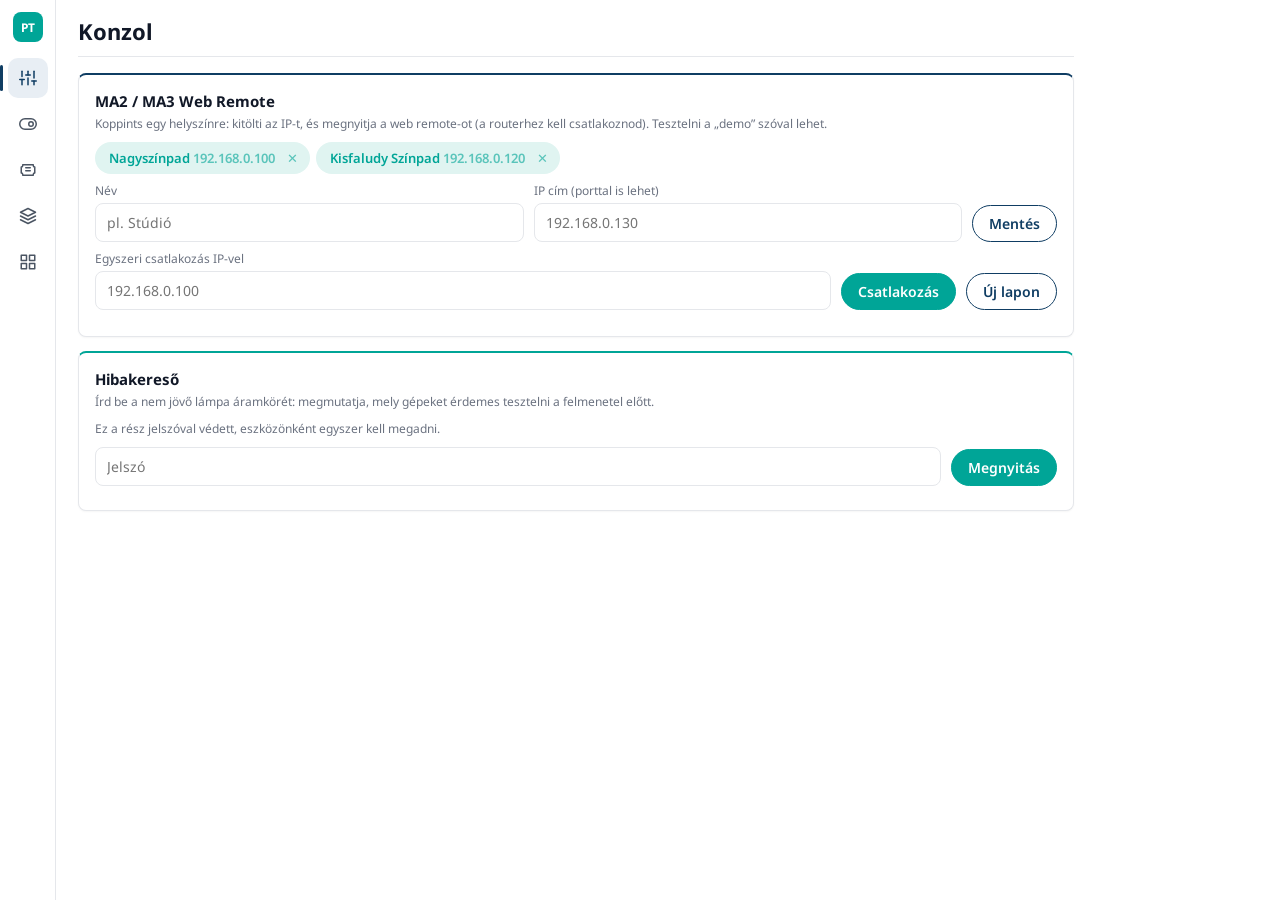
==== index.html @ daa597f3 "v1.4.1: free DMX address tab behind the password - Szabad DMX címek is protected with the same passw" ====
<!DOCTYPE html>
<html lang="hu">
<head>
<meta charset="UTF-8">
<meta name="viewport" content="width=device-width, initial-scale=1, viewport-fit=cover">
<title>Pocket Theatre</title>
<link rel="manifest" href="manifest.json">
<link rel="icon" type="image/png" href="icon.png">
<link rel="apple-touch-icon" href="icon.png">
<meta name="theme-color" content="#00a597" media="(prefers-color-scheme: light)">
<meta name="theme-color" content="#151413" media="(prefers-color-scheme: dark)">
<!-- a kézzel választott téma még a megjelenés előtt érvényesüljön -->
<script>try{var t=localStorage.getItem("lt-theme");if(t)document.documentElement.dataset.theme=t}catch(e){}</script>
<meta name="mobile-web-app-capable" content="yes">
<meta name="apple-mobile-web-app-capable" content="yes">
<meta name="apple-mobile-web-app-title" content="Pocket Theatre">
<meta property="og:title" content="Pocket Theatre">
<!-- Az og:image-nél teljes URL kell, pl. https://FELHASZNALO.github.io/REPO/icon.png -->
<meta property="og:image" content="icon.png">
<link href="https://fonts.googleapis.com/css2?family=Noto+Sans:wght@400;500;600;700&display=swap" rel="stylesheet">
<link rel="stylesheet" href="style.css">
</head>
<body>
<aside class="side">
 <div class="logo">PT</div>
 <button class="bb"></button>
 <button class="bb"></button>
 <button data-t="v-misc" id="mnu"><i class="mc"><svg class="i g" viewBox="0 0 24 24"><rect x="3" y="3" width="7" height="7"/><rect x="14" y="3" width="7" height="7"/><rect x="14" y="14" width="7" height="7"/><rect x="3" y="14" width="7" height="7"/></svg><svg class="i x" viewBox="0 0 24 24"><line x1="6" y1="6" x2="18" y2="18"/><line x1="18" y1="6" x2="6" y2="18"/></svg></i><span>Egyebek</span></button>
 <button class="bb"></button>
 <button class="bb"></button>
</aside>
<main>
<div class="top"><h1 id="ttl">Konzol</h1><button class="btn sm" id="back" style="display:none" data-go="v-misc">← Vissza</button><button class="btn sm gear" id="scan" style="display:none" aria-label="Megosztott előadás beolvasása" title="Megosztott előadás beolvasása"><svg class="i" viewBox="0 0 24 24"><path d="M3 7V5a2 2 0 0 1 2-2h2M17 3h2a2 2 0 0 1 2 2v2M21 17v2a2 2 0 0 1-2 2h-2M7 21H5a2 2 0 0 1-2-2v-2"/><path d="M7 8v8" stroke-width="1.5"/><path d="M9.5 8v8" stroke-width="1"/><path d="M12 8v8" stroke-width="2"/><path d="M14.5 8v8" stroke-width="1"/><path d="M17 8v8" stroke-width="1.5"/></svg></button><button class="btn sm gear" id="gear" data-go="v-set" style="display:none" aria-label="Beállítások" title="Beállítások"><svg class="i" viewBox="0 0 24 24"><circle cx="12" cy="12" r="3"/><path d="M19.4 15a1.65 1.65 0 0 0 .33 1.82l.06.06a2 2 0 1 1-2.83 2.83l-.06-.06a1.65 1.65 0 0 0-1.82-.33 1.65 1.65 0 0 0-1 1.51V21a2 2 0 0 1-4 0v-.09a1.65 1.65 0 0 0-1-1.51 1.65 1.65 0 0 0-1.82.33l-.06.06a2 2 0 1 1-2.83-2.83l.06-.06a1.65 1.65 0 0 0 .33-1.82 1.65 1.65 0 0 0-1.51-1H3a2 2 0 0 1 0-4h.09a1.65 1.65 0 0 0 1.51-1 1.65 1.65 0 0 0-.33-1.82l-.06-.06a2 2 0 1 1 2.83-2.830l.06.06a1.65 1.65 0 0 0 1.82.33h0a1.65 1.65 0 0 0 1-1.51V3a2 2 0 0 1 4 0v.09a1.65 1.65 0 0 0 1 1.51h0a1.65 1.65 0 0 0 1.82-.33l.06-.06a2 2 0 1 1 2.83 2.83l-.06.06a1.65 1.65 0 0 0-.33 1.82v0a1.65 1.65 0 0 0 1.51 1H21a2 2 0 0 1 0 4h-.09a1.65 1.65 0 0 0-1.51 1z"/></svg></button><button class="btn pr sm" id="newShow" style="display:none">＋ Új előadás</button></div>

<!-- KONZOL -->
<section class="view on" id="v-console">
 <div class="card t gdk" id="gdk" style="display:none">
  <div><h2 style="margin:0">Mentés esedékes</h2><p class="sub" id="gdt" style="margin:2px 0 0"></p></div><button class="btn pr" id="gdb">Mentés</button>
 </div>
 <div class="card">
  <h2>MA2 / MA3 Web Remote</h2>
  <p class="sub">Koppints egy helyszínre: kitölti az IP-t, és megnyitja a web remote-ot (a routerhez kell csatlakoznod). Tesztelni a „demo” szóval lehet.</p>
  <div id="venues"></div>
  <div class="row"><div><label>Név</label><input id="vn" placeholder="pl. Stúdió"></div><div><label>IP cím (porttal is lehet)</label><input id="vi" placeholder="192.168.0.130" inputmode="url" autocapitalize="off"></div><button class="btn a" id="vs">Mentés</button></div>
  <div class="row"><div><label>Egyszeri csatlakozás IP-vel</label><input id="ip" placeholder="192.168.0.100" inputmode="url" autocapitalize="off"></div><button class="btn pr a" id="cn">Csatlakozás</button><button class="btn a" id="nt">Új lapon</button></div>
  <p class="sub" id="cnote"></p>
  <div class="rm" id="rm" style="display:none">
   <div class="rmb"><span class="rmt" id="rmt"></span><button class="btn sm" id="rmf">Teljes képernyő</button><button class="btn cl" id="rmc"><svg class="i" viewBox="0 0 24 24"><polyline points="4 14 10 14 10 20"/><polyline points="20 10 14 10 14 4"/><line x1="14" y1="10" x2="21" y2="3"/><line x1="3" y1="21" x2="10" y2="14"/></svg>Összecsukás</button></div>
   <iframe id="fr" title="Web Remote"></iframe>
   <button class="btn dg rmx" id="rmx">Remote bezárása</button>
  </div>
 </div>
 <div class="card t" style="margin-top:14px">
  <h2>Hibakereső</h2>
  <p class="sub">Írd be a nem jövő lámpa áramkörét: megmutatja, mely gépeket érdemes tesztelni a felmenetel előtt.</p>
  <div data-tlock></div>
  <div data-tbody><input id="hk" inputmode="numeric" autocomplete="off" placeholder="Áramkör, pl. 56 vagy Ch56"><div id="hkr"></div></div>
 </div>
</section>

<!-- DMX -->
<section class="view" id="v-dmx">
 <div class="card">
  <h2>DIP Switch Kalkulátor</h2>
  <p class="sub">9 kapcsoló, cím: 0–511 (legfeljebb 3 számjegy). Koppints a kapcsolókra, vagy írd be a címet.</p>
  <div class="row"><div><label>DMX cím</label><input id="da" type="text" inputmode="numeric" maxlength="3" autocomplete="off" value="0"></div>
  <div class="a"><label>ON irány</label><div class="seg" id="dir"><button data-d="up">▲ Fel</button><button data-d="down">▼ Le</button></div></div></div>
  <div class="dsp"><input id="dsv" type="text" inputmode="numeric" maxlength="3" autocomplete="off" value="0" aria-label="DMX cím"><small id="dss"></small></div>
  <div class="dip down" id="dip"></div>
 </div>
</section>

<!-- TÁJ: ELŐADÁSOK -->
<!-- MŰSOR: a színház havi PDF-jeiből naponta frissülő lista -->
<section class="view" id="v-musor"><div id="msb"></div></section>

<section class="view" id="v-shows">
 <div class="card b" id="sf" style="display:none">
  <h2>Új előadás</h2><p class="sub">A checklistet a létrehozás után te írod meg. Értesítés: előző nap 18:00-kor és aznap 07:00-kor.</p>
  <div class="row"><div><label>Név</label><input id="sn" placeholder="Hamlet"></div><div><label>Helyszín</label><input id="sv"></div></div>
  <div class="row"><div><label>Dátum</label><input id="sd" type="date"></div><div><label>Indulás ideje</label><input id="st" type="time"></div></div>
  <div class="row"><button class="btn pr a" id="ss">Létrehozás</button><button class="btn a" id="sc">Mégse</button></div>
 </div>
 <div id="shows"></div>
</section>

<!-- EGYEBEK -->
<section class="view" id="v-misc">
 <div class="menu">
  <button class="mi" data-go="v-console"><svg class="i" viewBox="0 0 24 24"><line x1="4" y1="21" x2="4" y2="14"/><line x1="4" y1="10" x2="4" y2="3"/><line x1="12" y1="21" x2="12" y2="12"/><line x1="12" y1="8" x2="12" y2="3"/><line x1="20" y1="21" x2="20" y2="16"/><line x1="20" y1="12" x2="20" y2="3"/><line x1="1" y1="14" x2="7" y2="14"/><line x1="9" y1="8" x2="15" y2="8"/><line x1="17" y1="16" x2="23" y2="16"/></svg><b>Konzol</b><span>MA2 / MA3 Web Remote, hibakereső</span></button>
  <button class="mi" data-go="v-dmx"><svg class="i" viewBox="0 0 24 24"><rect x="1" y="5" width="22" height="14" rx="7" ry="7"/><circle cx="16" cy="12" r="3"/></svg><b>DMX</b><span>DIP switch kalkulátor</span></button>
  <button class="mi" data-go="v-musor"><svg class="i" viewBox="0 0 24 24"><path d="M3 8a2 2 0 0 0 2-2V5h14v1a2 2 0 0 0 2 2v8a2 2 0 0 0-2 2v1H5v-1a2 2 0 0 0-2-2z"/><line x1="9" y1="9" x2="15" y2="9"/><line x1="9" y1="13" x2="15" y2="13"/></svg><b>Műsor</b><span>A színház havi műsora, naptár</span></button>
  <button class="mi" data-go="v-shows"><svg class="i" viewBox="0 0 24 24"><rect x="3" y="4" width="18" height="18" rx="2" ry="2"/><line x1="16" y1="2" x2="16" y2="6"/><line x1="8" y1="2" x2="8" y2="6"/><line x1="3" y1="10" x2="21" y2="10"/></svg><b>Táj</b><span>Tájelőadások, checklist, indulás</span></button>
  <button class="mi" data-go="v-notes"><svg class="i" viewBox="0 0 24 24"><path d="M14 3H6a2 2 0 0 0-2 2v14a2 2 0 0 0 2 2h12a2 2 0 0 0 2-2V9z"/><polyline points="14 3 14 9 20 9"/><line x1="8" y1="13" x2="16" y2="13"/><line x1="8" y1="17" x2="14" y2="17"/></svg><b>Jegyzetek</b><span>Színes jegyzetek, képek, emlékeztetők</span></button>
  <button class="mi" data-go="v-patch"><svg class="i" viewBox="0 0 24 24"><line x1="8" y1="6" x2="21" y2="6"/><line x1="8" y1="12" x2="21" y2="12"/><line x1="8" y1="18" x2="21" y2="18"/><line x1="3" y1="6" x2="3.01" y2="6"/><line x1="3" y1="12" x2="3.01" y2="12"/><line x1="3" y1="18" x2="3.01" y2="18"/></svg><b>Patch sheet</b><span>Színpadok és MA2 XML fájlok</span></button>
  <button class="mi" data-go="v-calc"><svg class="i" viewBox="0 0 24 24"><rect x="4" y="2" width="16" height="20" rx="2"/><line x1="8" y1="6" x2="16" y2="6"/><line x1="8" y1="11" x2="8.01" y2="11"/><line x1="12" y1="11" x2="12.01" y2="11"/><line x1="16" y1="11" x2="16.01" y2="11"/><line x1="8" y1="16" x2="8.01" y2="16"/><line x1="12" y1="16" x2="12.01" y2="16"/><line x1="16" y1="16" x2="16.01" y2="16"/></svg><b>Patch számoló</b><span>Lámpák címei, universe-váltással</span></button>
  <button class="mi" data-go="v-free"><svg class="i" viewBox="0 0 24 24"><circle cx="11" cy="11" r="7"/><line x1="21" y1="21" x2="16.65" y2="16.65"/></svg><b>Szabad DMX címek</b><span>Üres DMX helyek keresése vonalanként</span></button>
  <button class="mi" data-go="v-rig"><svg class="i" viewBox="0 0 24 24"><polygon points="12 2 2 7 12 12 22 7 12 2"/><polyline points="2 17 12 22 22 17"/><polyline points="2 12 12 17 22 12"/></svg><b>Színpad</b><span>Előadásonként: mi mire van dugva</span></button>
  <button class="mi" data-go="v-map"><svg class="i" viewBox="0 0 24 24"><polygon points="1 6 1 22 8 18 16 22 23 18 23 2 16 6 8 2 1 6"/><line x1="8" y1="2" x2="8" y2="18"/><line x1="16" y1="6" x2="16" y2="22"/></svg><b>Térkép</b><span>Vizuális térkép a lámpákról</span></button>
  <button class="mi" data-go="v-gep"><svg class="i" viewBox="0 0 24 24"><circle cx="12" cy="12" r="10"/><circle cx="12" cy="12" r="3"/><line x1="12" y1="2" x2="12" y2="6"/><line x1="12" y1="18" x2="12" y2="22"/><line x1="2" y1="12" x2="6" y2="12"/><line x1="18" y1="12" x2="22" y2="12"/></svg><b>Gépállás</b><span>Lámpák, hova néznek, képekkel</span></button>
  <button class="mi" data-go="v-hours"><svg class="i" viewBox="0 0 24 24"><circle cx="12" cy="12" r="10"/><polyline points="12 6 12 12 16 14"/></svg><b>Bérkalkulátor</b><span>Túlóra és tájak, nettó becslés</span></button>
  <button class="mi" data-go="v-sys"><svg class="i" viewBox="0 0 24 24"><rect x="2" y="3" width="20" height="7" rx="2"/><rect x="2" y="14" width="20" height="7" rx="2"/><line x1="6" y1="6.5" x2="6.01" y2="6.5"/><line x1="6" y1="17.5" x2="6.01" y2="17.5"/><line x1="10" y1="6.5" x2="18" y2="6.5"/><line x1="10" y1="17.5" x2="18" y2="17.5"/></svg><b>Rendszer</b><span>Világításvezérlés és tirisztorok</span></button>
 </div>
</section>

<section class="view" id="v-map">
 <div class="card t" id="mlk"><div data-tlock="map"></div></div>
 <div class="rm" id="mp">
  <div class="rmb"><span class="rmt"></span><button class="btn sm" id="mre">↻ Újratöltés</button><button class="btn sm" id="mff">Teljes képernyő</button><button class="btn cl" id="mfc"><svg class="i" viewBox="0 0 24 24"><polyline points="4 14 10 14 10 20"/><polyline points="20 10 14 10 14 4"/><line x1="14" y1="10" x2="21" y2="3"/><line x1="3" y1="21" x2="10" y2="14"/></svg>Összecsukás</button></div>
  <iframe id="mf" title="Térkép"></iframe>
 </div>

</section>

<section class="view" id="v-sys">
 <div class="sysst"><label for="vstage">Színpad</label><select id="vstage"><option value="nagy">Nagyszínpad</option><option value="kisf">Kisfaludy</option><option value="padlas">Padlás</option><option value="podium">Pódium</option></select></div>
 <div class="card" id="sysempty" style="display:none"><p class="meta" style="text-align:center;margin:0">Ennek a színpadnak a rendszeréről még nincs adat.</p></div>
 <div class="seg sysseg" id="sysseg"><button data-sys="vez" class="on">Vezérlés</button><button data-sys="tiri">Tirisztor</button></div>
 <div id="sys-vez">
  <div class="card t" id="vlk"><div data-tlock="vil"></div><div id="vbody"><div class="vnav" id="vnav"></div></div></div>
  <div id="vpan"></div>
 </div>
 <div id="sys-tiri" style="display:none">
 <div class="card t">
  <div data-tlock></div>
  <div data-tbody><input id="tq" inputmode="numeric" autocomplete="off" placeholder="Áramkör keresése, pl. 56"><p class="sub" id="tqr" style="margin:8px 0 0"></p><p class="sub" style="margin:8px 0 0"><span class="tz k5" style="display:inline-block;padding:0 6px">5 kW</span> <span class="tz" style="display:inline-block;padding:0 6px">2 kW</span></p></div>
 </div>
 <div id="tig"></div>
 </div>
</section>

<!-- SZÍNPAD (mi mire van dugva, előadásonként) -->
<section class="view" id="v-rig">
 <div class="card t">
  <h2>Új mentés</h2>
  <p class="sub">Hozz létre egy névvel ellátott előadást, és írd bele, hogy mi mire van dugva.</p>
  <div class="row"><div><label>Előadás neve</label><input id="gn2" placeholder="pl. Hamlet, Nagyszínpad"></div><button class="btn pr a" id="ga">Létrehozás</button></div>
 </div>
 <div id="rigl"></div>
</section>

<!-- GÉPÁLLÁS -->
<section class="view" id="v-gep">
 <div class="card t">
  <h2>Új előadás</h2>
  <p class="sub">Hozz létre egy előadást, majd vedd fel a lámpákat: hova néznek, és lámpánként képet is csatolhatsz.</p>
  <div class="row"><div><label>Előadás neve</label><input id="gp2" placeholder="pl. Hamlet, Nagyszínpad"></div><button class="btn pr a" id="gpa">Létrehozás</button></div>
 </div>
 <div id="gepl"></div>
 <input type="file" id="gf" accept="image/*" multiple hidden>
</section>

<!-- BEÁLLÍTÁSOK -->
<section class="view" id="v-set">
 <div class="card t">
  <h2>Google Drive</h2>
  <p class="sub" id="gds" style="white-space:pre-line"></p>
  <button class="btn wide" id="gdc"></button>
  <div id="gdo" style="display:none"><div class="two"><button class="btn pr" id="gdn">Mentés most</button><button class="btn" id="gdr">Visszatöltés</button></div></div>
  <div id="gdl"></div>
  <button class="lnk" id="gdx">Leválasztás</button>
  <a class="lnk" href="adatvedelem.html" target="_blank" rel="noopener" style="text-align:center">Adatkezelési tájékoztató</a>
 </div>
 <div class="card p">
  <h2>Mentés fájlba</h2>
  <p class="sub">Minden adat egy fájlban, a képekkel együtt. Visszatöltéskor a fájl tartalma kerül a mostani adatok helyére.</p>
  <div class="two"><button class="btn pr" id="bks">Mentés</button><button class="btn" id="bkl">Visszatöltés</button></div>
  <input type="file" id="bkf" accept=".json,application/json" style="display:none">
 </div>
 <div class="card"><h2>Alsó menü</h2><p class="sub">A négy gomb bármelyik oldal lehet, az Egyebek mindig megmarad (telefonon középen: az 1–2. tőle balra, a 3–4. jobbra). Ami nincs lent, az az Egyebek alatt érhető el. Ha egy már lent lévőt választasz, a két gomb helyet cserél.</p><div class="bar4" id="bar"></div></div>
 <div class="card"><h2>Megjelenés</h2><p class="sub">Az automatikus a telefon világos vagy sötét beállítását követi.</p><div class="seg" id="thm"><button data-th="">Automatikus</button><button data-th="light">Világos</button><button data-th="dark">Sötét</button></div></div>
 <div class="card"><h2>Az app</h2><p class="sub" style="margin:0">Pocket Theatre. Az adatok ezen az eszközön, a böngészőben tárolódnak.</p><p class="sub" id="sto" style="margin:6px 0 0"></p></div>
 <p class="sub" style="text-align:center">Verzió: v1.4.1</p>
</section>

<section class="view" id="v-calc">
 <div class="card t">
  <h2>Patch lista számoló</h2>
  <p class="sub">Egymás utáni lámpák címei. A lámpa nem lóghat át két universe közé.</p>
  <div class="row"><div><label>Kezdő universe</label><input id="pu" type="number" min="1" value="1"></div><div><label>Kezdő cím</label><input id="pa" type="number" min="1" max="512" value="1"></div><div><label>Csatorna / lámpa</label><input id="pf" type="number" min="1" max="512" value="16"></div><div><label>Lámpák száma</label><input id="pn" type="number" min="1" max="500" value="8"></div></div>
  <div class="row"><button class="btn pr a" id="pc">Kiszámol</button><button class="btn a" id="pcp">Másolás</button></div>
  <div id="po" style="font:13px ui-monospace,Consolas,monospace;white-space:pre-wrap;background:var(--sf);border-radius:8px;padding:10px;max-height:300px;overflow:auto">Nyomd meg a Kiszámol gombot.</div>
 </div>
</section>

<!-- SZABAD DMX CÍMEK: a Patch sheet egy színpadának foglaltsága vonalanként -->
<section class="view" id="v-free">
 <div class="card t" id="fin">
  <h2>Szabad DMX címek</h2>
  <p class="sub">A Patch sheet lámpái alapján mutatja, melyik vonalon hol van üres hely. Add meg, hány csatorna kell, és látszik, hova fér be.</p>
  <div data-tlock="vil"></div>
  <div id="fbody">
  <div class="row"><div><label>Színpad</label><select id="fst"></select></div></div>
  <div class="row"><div><label>Vonal (univerzum)</label><select id="fun"></select></div><div><label>Hány csatorna kell</label><input id="fch" type="number" inputmode="numeric" min="1" max="512" placeholder="pl. 16"></div></div>
  <p class="sub flg" style="margin:6px 0 0"><i class="o"></i>foglalt<i></i>szabad<i class="f"></i>ide befér</p>
  <p class="sub" id="fnote" style="display:none;margin:8px 0 0"></p>
  </div>
 </div>
 <div id="fre"></div>
</section>

<section class="view" id="v-notes">
 <div class="card t">
  <textarea id="nx" placeholder="Jegyzet..." style="min-height:80px"></textarea>
  <div class="pvs" id="npw"></div>
  <div class="row" style="margin-top:10px"><div class="a"><label>Szín</label><div class="sws" id="sws"></div></div>
  <label class="a cb"><input type="checkbox" id="ni"> Fontos</label>
  <div id="rw2" style="display:none"><label>Emlékeztető ideje</label><input id="nr" type="datetime-local"></div></div>
  <div class="row"><button class="btn pr a" id="nsv">Mentés</button><button class="btn a" id="nsc"><svg class="i" viewBox="0 0 24 24"><rect x="3" y="3" width="18" height="18" rx="2" ry="2"/><circle cx="8.5" cy="8.5" r="1.5"/><polyline points="21 15 16 10 5 21"/></svg>Képek feltöltése</button></div>
  <input type="file" id="nf" accept="image/*" multiple hidden>
 </div>
 <div id="notes"></div>
</section>

<section class="view" id="v-patch">
 <div class="card">
  <div data-tlock="patch"></div>
  <div class="row"><div><label>Színház</label><select id="xt"></select></div><button class="btn a" id="xh">＋ Új színház</button></div>
  <div class="row"><div><label>Színpad (ide kerülnek a fájlok)</label><select id="xs"></select></div><button class="btn a" id="xn">＋ Új színpad</button></div>
  <div class="row"><div><label>MA2 XML fájlok (több is jelölhető)</label><input type="file" id="xf" accept=".xml,text/xml" multiple></div></div>
  <p class="sub">Az azonos típusú lámpáknak ugyanannyi a csatornaszáma (az azonos universe-ben lévő szomszédos gépek címkülönbségéből számolva). Koppints a Csatorna cellára a szerkesztéshez. A csoportok neve a ✎ gombbal átnevezhető.</p>
  <input id="pq" placeholder="Keresés az összes fájlban (név, típus, cím...)" style="margin-bottom:12px">
  <div id="px"></div>
 </div>
</section>

<section class="view" id="v-hours">
 <div class="card">
  <h2>Beállítások</h2>
  <div class="row"><div><label>Bruttó órabér (Ft)</label><input id="hw" type="number" value="0"></div></div>
  <div class="row"><label class="a cb"><input type="checkbox" id="te"> EKHO szerint adózom</label><label class="a cb"><input type="checkbox" id="tu"> 25 év alatti vagyok</label></div>
  <p class="sub" id="gn"></p>
 </div>
 <div class="stats" id="hst"></div>
 <div class="card t">
  <h2>Túlóra</h2>
  <div class="row"><div><label>Órák száma</label><input id="oh" type="number" step="0.25" placeholder="2"></div><div><label>Szorzó</label><select id="om"><option value="1">Normál ×1</option><option value="2">Ünnepnap ×2</option></select></div><button class="btn pr a" id="oa">Hozzáad</button></div>
  <div id="ol"></div>
  <button class="btn dg sm" id="or" style="margin-top:10px">Túlóra nullázása</button>
 </div>
 <div class="card b">
  <h2>Táj rögzítése</h2>
  <div class="row"><div><label>Dátum</label><input id="td" type="date"></div><div><label>Táj / helyszín</label><input id="tn" placeholder="pl. Hamlet, Győr"></div></div>
  <div class="row"><div><label>Napidíj, bruttó (Ft)</label><input id="tg" type="number" placeholder="0"></div><div><label>Dolgozott órák</label><input id="th" type="number" step="0.25" placeholder="0"></div><div><label>Órabér (Ft/h)</label><input id="tw" type="number" placeholder="alap"></div><button class="btn pr a" id="ta">Hozzáad</button></div>
  <p class="sub">Táj bruttó = napidíj + órák × órabér. Ha az órabér üres, a beállításokban megadott érték él. Szerkesztéshez koppints a sorra.</p>
  <div id="tl"></div>
 </div>
 <button class="btn dg wide" id="rz">Nullázás</button>
 <p class="sub" style="text-align:center;margin-top:8px">Minden túlórát és tájat töröl. Az órabér és az adózási beállítások megmaradnak.</p>
</section>
</main>
<div id="lb"><button id="lbx" aria-label="Bezárás">✕</button><button id="lbp" aria-label="Előző">‹</button><img id="lbi" alt=""><button id="lbn" aria-label="Következő">›</button><div id="lbc"></div></div>
<div id="dlg"><div class="dbox"><p id="dm"></p><input id="di2" autocomplete="off"><div class="drow"><button class="btn" id="dno">Mégse</button><button class="btn pr" id="dyes">OK</button></div></div></div>
<div id="shr" class="ovl"><div class="dbox"><h2 id="shrt" style="margin:0 0 10px"></h2><div id="shrq" class="shrq"></div><p class="sub" style="margin:10px 0 12px">A másik telefonon: Pocket Theatre → Színpad → jobb felül a beolvasás ikon. Távolra küldd linkként.</p><div class="drow"><button class="btn" id="shrx">Bezárás</button><button class="btn pr" id="shrs">Küldés linkként</button></div></div></div>
<div id="scn" class="ovl"><div class="dbox"><h2 style="margin:0 0 10px">Beolvasás</h2><video id="scnv" playsinline muted></video><p class="sub" id="scnm" style="margin:8px 0 12px"></p><div class="drow"><button class="btn" id="scnx">Mégse</button><button class="btn" id="scnp">Link beillesztése</button></div></div></div>
<div id="lnch" aria-hidden="true"><div class="lgrid" id="lgrid"></div></div>
<div id="toast"></div>
<script src="app.js"></script>
<script>
  if ('serviceWorker' in navigator) {
    navigator.serviceWorker.register('sw.js');
  }
</script>
</body>
</html>
---- style.css ----
:root{--bd:#e5e7eb;--tx:#111827;--mu:#6b7280;--sf:#f3f4f6;--navy:#0f3d63;--nbg:#e8eef4;--teal:#00a597;--tbg:#e0f4f1;--blue:#3b82f6;--red:#ef4444;--r:8px;
 --bg:#fff;--pn:#fff;--alt:#fafafa;--on:#fff;--onn:#fff;--pre:#92600a;--prebg:#fdf0d5;--okt:#00a597;--okbg:#e0f4f1;--kn:#9ca3af;--trku:#b6bcc7;--side:#4b5563;--prm:#8b5cf6;--prmbg:#f1ebff;--L:42%;color-scheme:light}
/* sötét mód: a műsor-próbanézet színei; a telefon beállítását követi, a Beállításokban felülírható */
@media(prefers-color-scheme:dark){:root:not([data-theme="light"]){--bg:#151413;--pn:#1f1e1c;--sf:#262421;--alt:#22201e;--bd:#34312d;--tx:#ece9e3;--mu:#9c978e;--navy:#ece9e3;--nbg:#2c2a27;--teal:#e2604a;--tbg:#3a211b;--on:#1a0a06;--onn:#151413;--pre:#f0c060;--prebg:#3a2e12;--okt:#8fd09a;--okbg:#1d3322;--kn:#5a5650;--trku:#6e6a63;--side:#9c978e;--prm:#b79cff;--prmbg:#2a2140;--L:66%;color-scheme:dark}}
:root[data-theme="dark"]{--bg:#151413;--pn:#1f1e1c;--sf:#262421;--alt:#22201e;--bd:#34312d;--tx:#ece9e3;--mu:#9c978e;--navy:#ece9e3;--nbg:#2c2a27;--teal:#e2604a;--tbg:#3a211b;--on:#1a0a06;--onn:#151413;--pre:#f0c060;--prebg:#3a2e12;--okt:#8fd09a;--okbg:#1d3322;--kn:#5a5650;--trku:#6e6a63;--side:#9c978e;--prm:#b79cff;--prmbg:#2a2140;--L:66%;color-scheme:dark}
*{box-sizing:border-box;-webkit-tap-highlight-color:transparent}
html{-webkit-text-size-adjust:100%;text-size-adjust:100%}
html,body{margin:0;background:var(--bg);color:var(--tx);font:14px "Noto Sans",system-ui,Arial,sans-serif}
body.noscroll{overflow:hidden}
svg.i{width:18px;height:18px;fill:none;stroke:currentColor;stroke-width:2;stroke-linecap:round;stroke-linejoin:round;flex:none}
.side{position:fixed;left:0;top:0;bottom:0;width:56px;background:var(--bg);border-right:1px solid var(--bd);display:flex;flex-direction:column;align-items:center;padding:12px 0;gap:6px;z-index:5}
.logo{width:30px;height:30px;border-radius:8px;background:var(--teal);color:var(--on);font-weight:700;font-size:12px;display:flex;align-items:center;justify-content:center;margin-bottom:10px}
.side button{width:40px;height:40px;border:0;background:none;border-radius:10px;color:var(--side);cursor:pointer;display:flex;align-items:center;justify-content:center;position:relative;transition:background .2s,color .2s}
.side button span{display:none}
.side button.on{background:var(--nbg);color:var(--navy)}
.side button.on::before{content:"";position:absolute;left:-8px;top:7px;bottom:7px;width:3px;border-radius:3px;background:var(--navy)}
main{margin-left:56px;padding:0 22px 40px;max-width:1040px}
.top{display:flex;align-items:center;justify-content:space-between;gap:10px;border-bottom:1px solid var(--bd);padding:16px 0 10px;margin-bottom:16px}
.top h1{margin:0;font-size:22px}
.view{display:none}
.view.on{display:block;animation:in .3s ease}
@keyframes in{from{opacity:0;transform:translateY(12px)}to{opacity:1;transform:none}}
.card{background:var(--pn);border:1px solid var(--bd);border-radius:var(--r);padding:16px;margin-bottom:14px;box-shadow:0 1px 2px rgba(0,0,0,.04);border-top:2px solid var(--navy)}
.card.t{border-top-color:var(--teal)}.card.b{border-top-color:var(--blue)}.card.p{border-top-color:#8b5cf6}
h2{margin:0 0 4px;font-size:15px}
.sub,.meta{color:var(--mu);font-size:12px;margin:0 0 10px}
label{display:block;font-size:12px;color:var(--mu);margin:0 0 4px}
input,select,textarea,button{font:inherit;color:var(--tx)}
input,select,textarea{width:100%;border:1px solid var(--bd);border-radius:8px;padding:9px 11px;outline:none;background:var(--pn)}
input:focus,select:focus,textarea:focus{border-color:var(--teal);box-shadow:0 0 0 3px var(--tbg)}
input[type=checkbox]{width:20px;height:20px;accent-color:var(--teal);padding:0;flex:none;transition:transform .15s}
input[type=checkbox]:active{transform:scale(.8)}
.row{display:flex;gap:10px;flex-wrap:wrap;align-items:flex-end;margin-bottom:8px}
.row>*{flex:1;min-width:110px}.row>.a{flex:0 0 auto;min-width:0}
.cb{display:flex;gap:6px;align-items:center;margin:0 0 10px;color:var(--tx)}
.btn{background:var(--pn);border:1.5px solid var(--navy);color:var(--navy);border-radius:999px;padding:8px 16px;font-weight:600;cursor:pointer;white-space:nowrap;display:inline-flex;align-items:center;gap:6px;justify-content:center;transition:transform .12s;text-decoration:none}
.btn:active{transform:scale(.95)}
.btn.pr{background:var(--teal);border-color:var(--teal);color:var(--on)}
.btn.dg{border-color:var(--red);color:var(--red)}
.btn.sm{padding:4px 12px;font-size:12px}
.btn.lg{padding:12px 20px;font-size:15px;border-width:2px}
.btn.wide{width:100%;padding:12px}
.btn.gear{width:38px;height:38px;padding:0;border:0;border-radius:50%;background:none}.btn.gear svg.i{width:22px;height:22px}#scan svg.i{width:27px;height:27px}
/* fogaskerék ⇄ Vissza: a Beállításokba lépve a buborék a fogaskerék helyéről nő ki, visszafelé a fogaskerék forogva tér vissza */
@keyframes gearIn{from{transform:rotate(-200deg) scale(.3);opacity:0}}
@keyframes backIn{0%{transform:scale(.25);opacity:0;color:transparent}55%{transform:scale(1.06);opacity:1;color:transparent}100%{transform:none}}
#gear.in{animation:gearIn .35s cubic-bezier(.3,1.3,.5,1)}
#back.pop{animation:backIn .38s cubic-bezier(.3,1.2,.5,1);transform-origin:right center}
.chip{display:inline-flex;align-items:center;border-radius:999px;font-weight:600;font-size:13px;background:var(--tbg);color:var(--teal);margin:0 6px 8px 0;transition:transform .12s,background .2s,color .2s}
.chip button{border:0;background:none;color:inherit;font:inherit;cursor:pointer;padding:7px 4px 7px 14px}
.chip .cx{padding:7px 12px 7px 8px;opacity:.6}
.chip:active{transform:scale(.92)}
.chip i{font-style:normal;opacity:.6}
.chip.act{background:var(--navy);color:var(--onn)}
.chip.go{animation:pulse .6s ease-out}
@keyframes pulse{0%{box-shadow:0 0 0 0 rgba(0,165,151,.55)}100%{box-shadow:0 0 0 16px rgba(0,165,151,0)}}
/* remote: összecsukott / fókusz mód */
.rm{margin-top:10px}
.rmb{display:flex;gap:8px;align-items:center;margin-bottom:8px}
.rmt{flex:1;min-width:0;font-size:12px;color:var(--mu);overflow:hidden;text-overflow:ellipsis;white-space:nowrap}
.rm iframe{display:block;width:100%;height:55vh;border:1px solid var(--bd);border-radius:8px;background:var(--sf)}
.rm .rmx{width:100%;margin-top:10px;padding:14px;font-size:16px;border-width:2px}
.rm:not(.full) #rmc{display:none}
.rm.full #rmf,.rm.full #rmx{display:none}
.rm.full{position:fixed;inset:0;z-index:25;margin:0;padding:calc(10px + env(safe-area-inset-top,0px)) 10px calc(10px + env(safe-area-inset-bottom,0px));background:rgba(8,12,20,.94);display:flex;flex-direction:column;animation:in .25s ease}
.rm.full .rmt{color:#cbd5e1}
.rm.full iframe{flex:1 1 0;height:auto;min-height:0;border:0;border-radius:10px;background:#fff}
.btn.cl{background:var(--pn);color:var(--navy);border:0;box-shadow:0 2px 12px rgba(0,0,0,.35);padding:10px 18px;font-size:14px}
.btn.cl svg{width:16px;height:16px}
/* párbeszédablak (a natív confirm/prompt helyett) */
#dlg{position:fixed;inset:0;background:rgba(15,23,42,.55);display:none;align-items:center;justify-content:center;z-index:50;padding:20px}
#dlg.on{display:flex;animation:in .2s ease}
.dbox{background:var(--pn);border-radius:14px;padding:18px;width:100%;max-width:360px;box-shadow:0 12px 40px rgba(0,0,0,.35)}
.dbox p{margin:0 0 12px;font-size:15px;line-height:1.4;white-space:pre-line}
.dbox input{margin-bottom:12px}
.drow{display:flex;gap:10px}.drow .btn{flex:1;padding:12px}
/* színpad-megosztás: QR-kód és kamerás beolvasás */
.ovl{position:fixed;inset:0;background:rgba(15,23,42,.55);display:none;align-items:center;justify-content:center;z-index:45;padding:20px}
.ovl.on{display:flex;animation:in .2s ease}
.shrq{background:#fff;border-radius:10px;padding:8px;display:flex;justify-content:center;min-height:120px;align-items:center}.shrq svg{width:100%;max-width:300px;height:auto;display:block}
#scnv{display:block;width:100%;aspect-ratio:1;object-fit:cover;border-radius:10px;background:#000}
.btn.rd{background:var(--red);border-color:var(--red);color:#fff}
#mf{display:block;width:100%;height:calc(100dvh - 190px);min-height:360px;border:0;border-radius:14px;background:#14141b}
#mp{margin-top:0}
#mp:not(.full) #mfc,#mp.full #mff,#mp.full #mre{display:none}
#mp.full #mf{height:auto;min-height:0;border-radius:10px}
#mp.full{touch-action:none}
/* tirisztor */
.tr{margin-top:12px}
.trh{font-size:12px;color:var(--mu);margin-bottom:4px}.trh b{color:var(--navy);font-size:14px}
.trg{display:grid;grid-template-columns:repeat(12,minmax(0,1fr));gap:2px}
.tcol{display:flex;flex-direction:column;gap:2px}
.tz{flex:1;display:flex;align-items:center;justify-content:center;min-height:26px;border:1px solid var(--bd);border-radius:4px;font-size:11px;font-weight:600;font-variant-numeric:tabular-nums}
.tz.k5{background:var(--nbg);color:var(--navy)}
.tz.hit{background:#ff9f0a;border-color:#ff9f0a;color:#fff}
#hkr{margin-top:10px}
.hcs{display:grid;grid-template-columns:repeat(auto-fill,minmax(52px,1fr));gap:6px;margin:10px 0}
.hcs .tz{min-height:36px;font-size:14px}
.fg.past>summary{opacity:.55}
.fg.past .fgb{opacity:.75}
/* DIP */
.dsp{text-align:center;font-size:64px;font-weight:700;line-height:1;color:var(--navy);font-variant-numeric:tabular-nums;background:var(--nbg);border-radius:14px;padding:18px 0 14px;margin:12px 0 4px}
.dsp input,.dsp input:focus{display:block;width:100%;border:0;border-radius:0;background:none;padding:0;font:inherit;color:inherit;text-align:center;box-shadow:none;cursor:pointer}
.dsp small{display:block;font-size:12px;font-weight:500;color:var(--mu);margin-top:8px;line-height:1.3;padding:0 8px}
.dip{display:grid;grid-template-columns:repeat(9,minmax(0,1fr));gap:4px;margin:14px 0 4px}
.sw{display:flex;flex-direction:column;align-items:center;gap:5px;cursor:pointer;user-select:none;min-width:0}
.sw b{font-size:13px}.sw em{font-size:10px;color:var(--mu);font-style:normal}
.trk{position:relative;width:100%;max-width:36px;height:76px;background:var(--sf);border:1px solid var(--bd);border-radius:8px;overflow:hidden}
.trk u{position:absolute;left:0;right:0;font-size:8px;font-weight:700;color:var(--trku);text-decoration:none;text-align:center}
.up .trk u{top:5px}.down .trk u{bottom:5px}
.kn{position:absolute;left:3px;right:3px;top:3px;height:32px;border-radius:6px;background:var(--kn);transition:transform .28s cubic-bezier(.5,1.6,.5,1),background .2s}
.sw.on .kn{background:var(--teal)}
.up .sw.on .kn,.down .sw:not(.on) .kn{transform:translateY(0)}
.up .sw:not(.on) .kn,.down .sw.on .kn{transform:translateY(38px)}
.seg{display:inline-flex;border:1px solid var(--bd);border-radius:999px;overflow:hidden}
.seg button{border:0;background:var(--pn);padding:8px 16px;cursor:pointer;font-weight:600;color:var(--mu);transition:.2s}
.seg button.on{background:var(--navy);color:var(--onn)}
.bar{height:8px;background:var(--sf);border-radius:9px;overflow:hidden;margin:8px 0 4px}
.bar div{height:100%;background:var(--teal);transition:width .6s cubic-bezier(.3,1,.4,1)}
.it{display:flex;align-items:center;gap:10px;padding:8px 0;border-bottom:1px solid var(--bd)}
.it>span{flex:1}
.tx{background:linear-gradient(currentColor,currentColor) no-repeat 0 58%/0 1.5px;transition:background-size .4s ease,color .3s}
.d>.tx,.d .tx{background-size:100% 1.5px;color:var(--mu)}
.pop{animation:pop .35s ease}
@keyframes pop{40%{transform:scale(1.03)}}
.x2{border:0;background:none;color:var(--mu);cursor:pointer;font-size:15px}
.menu{display:grid;grid-template-columns:repeat(auto-fit,minmax(200px,1fr));gap:12px}
.mi{border:1px solid var(--bd);border-radius:12px;padding:18px;cursor:pointer;background:var(--pn);text-align:left;transition:transform .15s,box-shadow .15s}
.mi:hover{transform:translateY(-3px);box-shadow:0 6px 16px rgba(0,0,0,.08)}
.mi svg.i{width:26px;height:26px;color:var(--teal)}
.mi b{display:block;font-size:16px;margin:8px 0 2px}.mi span{color:var(--mu);font-size:12px}
.nt{border-radius:10px;padding:10px 12px;margin-bottom:8px;border-left:6px solid;transition:filter .5s,opacity .5s,background .4s}
.nt.d{filter:grayscale(1);opacity:.55}
.nt .h{display:flex;align-items:center;gap:8px}.nb{flex:1;white-space:pre-wrap}
.ims{display:flex;gap:6px;flex-wrap:wrap;margin-top:6px}
.ni{width:72px;height:72px;object-fit:cover;border-radius:8px;cursor:pointer;border:1px solid var(--bd);background:var(--sf)}
.pvs{display:flex;gap:8px;flex-wrap:wrap;margin:8px 0}
.pvs .p{position:relative}
.pvs img{width:64px;height:64px;object-fit:cover;border-radius:8px;display:block}
.pvs button{position:absolute;top:-6px;right:-6px;width:20px;height:20px;border-radius:50%;border:2px solid var(--pn);background:var(--red);color:#fff;font-size:10px;line-height:1;cursor:pointer;padding:0}
#lb{position:fixed;inset:0;background:rgba(0,0,0,.9);display:none;align-items:center;justify-content:center;z-index:30;padding:12px}
#lb.on{display:flex}
#lb img{max-width:96vw;max-height:84vh;border-radius:8px;user-select:none}
#lb button{position:absolute;background:rgba(255,255,255,.18);color:#fff;border:0;width:44px;height:44px;border-radius:50%;font-size:22px;cursor:pointer;line-height:1}
#lbx{top:max(12px,env(safe-area-inset-top));right:12px}
#lbp{left:10px;top:50%;margin-top:-22px}
#lbn{right:10px;top:50%;margin-top:-22px}
#lbc{position:absolute;bottom:calc(16px + env(safe-area-inset-bottom,0px));left:0;right:0;text-align:center;color:#fff;font-size:13px}
.sws{display:flex;gap:8px}.sws i{width:26px;height:26px;border-radius:50%;cursor:pointer;border:3px solid var(--pn);box-shadow:0 0 0 1px var(--bd)}.sws i.on{box-shadow:0 0 0 2px var(--navy)}
.stats{display:grid;grid-template-columns:repeat(auto-fit,minmax(140px,1fr));gap:10px;margin-bottom:12px}
.st{border:1px solid var(--bd);border-top:2px solid var(--teal);border-radius:8px;padding:10px 12px}.st b{display:block;font-size:19px}.st span{font-size:12px;color:var(--mu)}
.fg{border:1px solid var(--bd);border-radius:10px;margin-bottom:10px;overflow:hidden;background:var(--pn)}
.fg summary{list-style:none;display:flex;align-items:center;gap:10px;padding:12px 14px;cursor:pointer;background:var(--sf);user-select:none;flex-wrap:wrap}
.fg summary::-webkit-details-marker{display:none}
.fg summary b{font-size:14px;word-break:break-all}
.gr{flex:1}
.chev{transition:transform .25s;color:var(--navy)}
.fg[open]>summary .chev{transform:rotate(90deg)}
.fg[open]>.fgb{animation:in .3s ease}
.fgb{padding:12px}
.fg.stg{border-color:var(--navy)}.fg.stg>summary{background:var(--nbg)}
.fg .fg>.fgb{padding:8px}.fg.stg>.fgb{padding:8px}
.tw{overflow:auto;max-height:55vh;border:1px solid var(--bd);border-radius:8px}
table{width:100%;border-collapse:collapse;font-size:13px}
th{position:sticky;top:0;background:var(--sf);text-align:left;padding:8px 10px;font-size:12px;color:var(--mu);z-index:1}
td{padding:7px 10px;border-top:1px solid var(--bd)}
tr:nth-child(even) td{background:var(--alt)}
tr.g td{background:var(--nbg);color:var(--navy);font-weight:700}
td.ce{cursor:pointer;white-space:nowrap}
td.ce:active{background:var(--tbg)}
.tp{background:var(--tbg);color:var(--teal);border-radius:999px;padding:2px 8px;font-size:11px;font-weight:600;white-space:nowrap}
.tc{margin:6px 0 0}
.tcd{margin-top:10px}
.fg .tcd>summary{background:none;padding:4px 0;font-size:13px;font-weight:600;gap:6px}
.tcd[open]>summary .chev{transform:rotate(90deg)}
tr.g{cursor:pointer}
tr.g .chev{width:14px;height:14px;vertical-align:-2px;margin-right:6px}
tr.g.op .chev{transform:rotate(90deg)}
.rg{display:flex;gap:10px;align-items:center;padding:10px 0;border-bottom:1px solid var(--bd)}
.rg .n{width:26px;height:26px;border-radius:50%;background:var(--nbg);color:var(--navy);font-weight:700;font-size:12px;display:flex;align-items:center;justify-content:center;flex:none}
.rg .tt{flex:1;cursor:pointer}
#toast{position:fixed;left:50%;bottom:30px;transform:translateX(-50%);background:var(--tx);color:var(--bg);padding:8px 16px;border-radius:999px;opacity:0;pointer-events:none;transition:opacity .2s;z-index:40;max-width:90vw;text-align:center}
#toast.on{opacity:1}
.btn.busy{opacity:.7;cursor:default}
.btn.busy::before,#toast.wait::before{content:"";display:inline-block;width:12px;height:12px;border:2px solid currentColor;border-right-color:transparent;border-radius:50%;animation:spin .7s linear infinite;flex:none}
#toast{width:max-content}
#toast.wait::before{margin-right:8px;vertical-align:-2px}
@keyframes spin{to{transform:rotate(360deg)}}
.two{display:grid;grid-template-columns:1fr 1fr;gap:8px}.two .btn{padding:10px 8px;min-width:0}
.lnk{display:block;margin:12px auto 0;background:none;border:0;color:var(--mu);font-size:12px;text-decoration:underline;cursor:pointer}
.gdk{display:flex;align-items:center;gap:12px;padding:12px 14px}.gdk>div{flex:1;min-width:0}
.bkr{display:block;width:100%;text-align:left;background:none;border:0;border-top:1px solid var(--bd);padding:10px 0;cursor:pointer}.bkr b{display:block;font-weight:600}.bkr span{color:var(--mu);font-size:12px}.bkr:disabled{opacity:.45;cursor:default}
/* műsor */
/* hónapváltó: nyilakkal, mert a vízszintesen görgethető sor gépen és telefonon is nehezen kezelhető volt */
.mshon{display:flex;align-items:center;gap:8px;margin:12px 0 8px}
.mshon b{flex:1;display:flex;gap:8px;align-items:center;justify-content:center;font-size:16px;color:var(--navy);white-space:nowrap}
.mshon button{flex:none;width:40px;height:40px;border:1.5px solid var(--navy);background:var(--pn);border-radius:50%;cursor:pointer;font-size:22px;line-height:1;color:var(--navy);padding:0 0 3px}
.mshon button:disabled{opacity:.25;cursor:default}
.msst{font-size:10px;font-weight:700;text-transform:uppercase;letter-spacing:.04em;padding:1px 6px;border-radius:999px}
.msst.elozetes{background:var(--prebg);color:var(--pre)}.msst.vegleges{background:var(--okbg);color:var(--okt)}.mstab{display:flex;border:1px solid var(--bd);border-radius:999px;overflow:hidden}
.mstab button{flex:1 1 auto;border:0;border-left:1px solid var(--bd);background:var(--pn);padding:8px 6px;font-weight:600;cursor:pointer;color:var(--navy);min-width:0;overflow:hidden;text-overflow:ellipsis;white-space:nowrap}
.mstab button:first-child{border-left:0}.mstab button.on{background:var(--teal);color:var(--on)}
.msmai{display:grid;gap:6px;margin:0 0 12px}.msmai h3{font-size:12px;text-transform:uppercase;letter-spacing:.06em;color:var(--mu);margin:0}
.msnot{display:flex;gap:8px;flex-wrap:wrap;align-items:baseline}.msnot a{color:var(--teal);font-weight:600}
.msday{display:grid;grid-template-columns:40px minmax(0,1fr);gap:10px;padding:10px 0;border-bottom:1px solid var(--bd)}.msday.mult{opacity:.45}
.msdt{text-align:center;line-height:1;padding-top:4px}.msdt b{display:block;font-size:24px;color:var(--navy);font-variant-numeric:tabular-nums}.msdt span{font-size:11px;color:var(--mu);text-transform:uppercase}
.msday.ma .msdt b{color:var(--teal)}
.msevs{display:grid;gap:6px;min-width:0}
.msev{display:grid;grid-template-columns:44px minmax(0,1fr);gap:8px;text-align:left;background:var(--pn);border:1px solid var(--bd);border-radius:10px;padding:10px 12px;width:100%;cursor:pointer;font:inherit;color:var(--tx)}
.msev.ma{border:2px solid var(--teal);padding:9px 11px}
/* premier: lila körvonal; ha egyben mai vagy következő, a türkiz keret köré kerül */
.msev.prem{border-color:var(--prm);box-shadow:0 0 0 1.5px var(--prm)}.msev.prem.ma,.msev.prem.kov{box-shadow:0 0 0 3px var(--prm)}
.mstg i.p{border-color:var(--prm);background:var(--prmbg);color:var(--prm);font-weight:700}.msev.kov{border:1.5px dashed var(--teal)}
.mst{font-weight:700;color:var(--navy);font-variant-numeric:tabular-nums}
.msd{min-width:0}.msd b{display:block;font-weight:600;overflow-wrap:anywhere}.msd .meta{display:block;margin:2px 0 0}
.mstg{display:flex;gap:4px;flex-wrap:wrap;margin-top:4px}.mstg i{font-style:normal;font-size:11px;border:1px solid var(--bd);border-radius:6px;padding:0 6px;color:var(--mu)}.mstg i.w{border-color:var(--pre);color:var(--pre)}
.msbg{display:inline-block;font-size:10px;font-weight:700;text-transform:uppercase;letter-spacing:.06em;background:var(--teal);color:var(--on);border-radius:4px;padding:1px 6px;margin-right:6px;vertical-align:1px}
.msbg.kov{background:none;color:var(--teal);border:1px solid var(--teal)}
.msfd{display:grid;grid-template-columns:1fr 1fr;gap:6px}.msfd>:first-child{grid-column:1/-1}
.msck{border:1.5px solid var(--bd);background:var(--pn);color:var(--mu);border-radius:999px;padding:7px 10px;font-weight:600;cursor:pointer;white-space:nowrap}
.msck.on{border-color:var(--teal);background:var(--tbg);color:var(--teal)}
.msfh{display:flex;align-items:center;justify-content:space-between;gap:8px}.msfh h2{margin:0}
.msdd{margin-top:10px;padding-top:10px;border-top:1px solid var(--bd)}
.fg.msrig{border:2px solid var(--teal)}.fg.msrig>summary{background:var(--tbg)}.tp.msma{background:var(--teal);color:var(--on)}
/* rendszer: vezérlés és tirisztor */
.sysseg{display:flex;margin-bottom:14px}.sysseg button{flex:1}
.sysst{display:flex;align-items:center;gap:10px;margin-bottom:12px}.sysst label{margin:0;font-size:13px}.sysst select{width:auto;flex:1;max-width:240px;font-weight:600;color:var(--navy);border-radius:999px;padding:8px 14px}
.vnav{display:flex;flex-wrap:wrap;gap:6px}
.vnav button{border:1px solid var(--bd);background:var(--pn);color:var(--navy);border-radius:999px;padding:6px 12px;font-weight:600;cursor:pointer}
.vnav button.on{background:var(--navy);border-color:var(--navy);color:var(--onn)}
.vwarn{background:var(--prebg);color:var(--pre);border-radius:10px;padding:10px 12px;font-size:13px;margin-bottom:14px}
.vflow{display:grid;gap:16px;margin-bottom:14px}
.vst{background:var(--pn);border:1px solid var(--bd);border-top:4px solid var(--teal);border-radius:10px;padding:12px;position:relative}
.vst .em{line-height:1}.vi{width:16px;height:16px;vertical-align:-3px;color:var(--teal)}.vi.vw{color:var(--pre)}svg.ve{width:28px;height:28px;color:var(--teal)}.vst b{display:block;margin-top:6px}
.vst i{display:block;font-style:normal;color:var(--teal);font-weight:600;font-size:13px;margin:2px 0 6px}.vst p{margin:0;font-size:13px;color:var(--mu)}
.vst:not(:last-child)::after{content:"↓";position:absolute;left:50%;bottom:-16px;transform:translateX(-50%);color:var(--mu);font-size:13px}
@media(min-width:900px){.vflow{grid-template-columns:repeat(5,1fr);gap:12px}.vst:not(:last-child)::after{content:"→";left:auto;right:-12px;top:50%;bottom:auto;transform:translateY(-50%)}}
.vfacts{display:grid;grid-template-columns:repeat(auto-fit,minmax(120px,1fr));gap:8px}
.vfact{background:var(--nbg);border-radius:10px;padding:10px 12px}.vfact b{display:block;font-size:22px;color:var(--navy)}.vfact span{font-size:12px;color:var(--mu)}
.vplaces{display:grid;grid-template-columns:repeat(auto-fit,minmax(260px,1fr));gap:10px}.vplaces .card{margin:0}
.vchip{font:inherit;font-size:12px;border:1px solid var(--bd);background:var(--sf);color:var(--tx);border-radius:999px;padding:4px 10px;cursor:pointer;margin:3px 3px 0 0}
.vchip.on{background:var(--teal);color:var(--on);border-color:var(--teal)}
.vdet{border-top:3px solid var(--teal)}
.vx{float:right;border:0;background:none;font-size:22px;line-height:1;color:var(--mu);cursor:pointer}
.vlines{display:flex;flex-wrap:wrap;gap:6px;margin-bottom:12px}
.vlines button{font:inherit;font-size:13px;font-weight:600;cursor:pointer;border-radius:999px;padding:6px 12px;border:2px solid var(--c);background:var(--pn);color:var(--tx)}
.vlines button.on{background:var(--c);color:var(--onn)}
.vdot{display:inline-block;width:10px;height:10px;border-radius:50%;background:var(--c);margin-right:6px;vertical-align:middle}
.vtree,.vtree ul{list-style:none;margin:0;padding:0}
.vtree ul{margin-left:14px;padding-left:16px;border-left:2px solid var(--c)}
.vtree li{position:relative;padding:4px 0}
.vtree ul>li::before{content:"";position:absolute;left:-16px;top:18px;width:12px;border-top:2px solid var(--c)}
.vnode{display:inline-block;background:var(--pn);border:1px solid var(--bd);border-radius:8px;padding:6px 10px}.vnode small{display:block;color:var(--mu);font-size:12px}
.vcab{display:inline-block;font:600 11px ui-monospace,Consolas,monospace;background:var(--c,var(--mu));color:var(--onn);border-radius:4px;padding:1px 5px;margin-right:6px}
.vconn{display:grid;grid-template-columns:auto 1fr;gap:4px 10px;align-items:baseline}
.vlab{font:600 18px/1.3 ui-monospace,Consolas,monospace;display:flex;flex-wrap:wrap;gap:4px;margin:12px 0}.vlab span{border-radius:6px;padding:2px 6px}
.vk1{background:#dbeafe;color:#1e3a8a}.vk2{background:#fde68a;color:#713f12}.vk3{background:#d1fae5;color:#065f46}.vk4{background:#fbcfe8;color:#831843}.vk5{background:#e9d5ff;color:#581c87}.vk0{color:var(--mu)}
.vparts{display:grid;gap:6px;margin:0;padding:0;list-style:none}.vparts li{display:flex;gap:10px;align-items:baseline}
.vparts li span:first-child{flex:none;min-width:70px;text-align:center;border-radius:6px;padding:1px 6px;font:600 13px ui-monospace,Consolas,monospace}
.vdict{display:grid;grid-template-columns:repeat(auto-fit,minmax(240px,1fr));gap:10px}.vdict .card{margin:0}.vdict p{margin:0}
@media(max-width:700px){
.side{top:auto;right:0;width:auto;flex-direction:row;justify-content:space-around;border-right:0;border-top:1px solid var(--bd);padding:6px 0 calc(6px + env(safe-area-inset-bottom,0px))}
.logo{display:none}
.side button{width:auto;height:auto;flex:1;flex-direction:column;gap:2px;padding:6px 0;border-radius:12px;margin:0 3px}
.side button span{display:block;font-size:11px}
.side button.on::before{display:none}
main{margin-left:0;padding:0 14px 100px}.top{padding-top:calc(14px + env(safe-area-inset-top,0px))}#toast{bottom:90px}}
/* iPhone 16 px alatti betűméretnél gépeléskor ránagyít a mezőre, ezért érintőképernyőn ennyi a minimum */
@media(pointer:coarse){input,select,textarea{font-size:16px}}
/* telefonon az Egyebek középső gomb, amiből a menüpontok kirepülnek (csak transform és opacity animál, így nem terheli a telefont) */
#mnu .mc{display:contents}#mnu .x{display:none}
/* gépen az Egyebek az oldalsáv alján, telefonon a négy választható gomb közepén */
#mnu{order:1}
.mi[hidden]{display:none}
.bar4{display:grid;grid-template-columns:repeat(2,1fr);gap:10px}
/* szabad DMX címek: vonalanként 20 oszlopos rács (mint az MA2 DMX lapja), a foglalt lámpák összefüggő sávok */
.fgr{display:grid;grid-template-columns:30px repeat(20,minmax(0,1fr));max-width:520px;margin:10px 0 8px;user-select:none;-webkit-user-select:none}
.fgr b{font-size:10px;font-weight:600;color:var(--mu);display:flex;align-items:center;justify-content:flex-end;padding-right:5px}
.fgr span{font-size:9px;color:var(--mu);text-align:center;padding-bottom:3px}
.fgr i{aspect-ratio:1;margin:1px 0;cursor:pointer;touch-action:manipulation}
.fgr i,.flg i{background:var(--sf);box-shadow:inset 0 0 0 1px var(--pn),inset 0 0 0 2px var(--trku)}
.fgr i.o,.flg i.o{background:var(--kn);box-shadow:none}
.fgr i.o.s{box-shadow:inset 2px 0 0 var(--pn)}.fgr i.o.e{box-shadow:inset -2px 0 0 var(--pn)}.fgr i.o.s.e{box-shadow:inset 2px 0 0 var(--pn),inset -2px 0 0 var(--pn)}
.fgr i.f,.flg i.f{background:var(--okbg);box-shadow:inset 0 0 0 1px var(--pn),inset 0 0 0 2px var(--okt)}
.fgr i.sel{outline:2px solid var(--tx);outline-offset:-2px;position:relative;z-index:1}
.flg i{display:inline-block;width:13px;height:13px;vertical-align:-2px;margin:0 5px 0 12px;border-radius:2px}.flg i:first-child{margin-left:0}
.fhl{margin:0;line-height:2}.finfo{margin:0;min-height:18px;color:var(--tx)}
.fbar{flex:0 0 100%;position:relative;height:8px;border-radius:4px;background:var(--pn);overflow:hidden;box-shadow:inset 0 0 0 1px var(--bd)}
.fbar i{position:absolute;top:0;bottom:0}.fbar i.o{background:var(--kn)}.fbar i.f{background:var(--okt)}
.tp.fok{background:var(--okbg);color:var(--okt)}.tp.fno{background:var(--pn);color:var(--mu)}
.fu.no>summary{opacity:.6}
/* iPhone-on a gyors dupla koppintás ne nagyítson rá az oldalra */
.side,.side button,#lnch,.lt{touch-action:manipulation}
#lnch{display:none}
@media(max-width:700px){
#mnu{order:0}
#back{display:none!important}
#mnu{flex:none;width:68px;margin:-24px 0 0;padding:0;gap:4px;background:none!important}
#mnu .mc{display:grid;place-items:center;width:52px;height:52px;border-radius:50%;background:var(--teal);color:var(--on);box-shadow:0 4px 14px rgba(0,0,0,.2);transition:transform .45s cubic-bezier(.34,1.56,.64,1)}
#mnu:active .mc{transform:scale(.9)}
#mnu .mc svg{display:block;grid-area:1/1;width:22px;height:22px;transition:transform .45s cubic-bezier(.34,1.56,.64,1),opacity .2s}
#mnu .x{opacity:0;transform:rotate(-90deg) scale(.4)}
body.lopen #mnu .g{opacity:0;transform:rotate(90deg) scale(.4)}
body.lopen #mnu .x{opacity:1;transform:none}
body.lopen #mnu .mc{transform:rotate(180deg)}
body.lopen #mnu:active .mc{transform:rotate(180deg) scale(.9)}
#lnch{display:flex;flex-direction:column;justify-content:flex-end;position:fixed;inset:0;z-index:4;padding:0 10px calc(104px + env(safe-area-inset-bottom,0px));visibility:hidden;pointer-events:none;transition:visibility 0s .47s}
#lnch.on{visibility:visible;pointer-events:auto;transition:none}
#lnch::before{content:"";position:absolute;inset:0;background:var(--bg);opacity:0;transition:opacity .3s}
#lnch.on::before{opacity:.97}
.lgrid{position:relative;display:flex;flex-wrap:wrap;justify-content:center;row-gap:22px}
.lt{width:33.333%;display:flex;flex-direction:column;align-items:center;gap:7px;padding:0 2px;border:0;background:none;color:var(--tx);font-family:inherit;font-size:12px;line-height:1.2;text-align:center;cursor:pointer;
 opacity:0;transform:translate(var(--dx,0),var(--dy,0)) scale(.25);transform-origin:50% 28px;transition:transform .34s cubic-bezier(.5,0,.75,0),opacity .18s .08s;transition-delay:var(--dc,0s)}
#lnch.on .lt{opacity:1;transform:none;transition:transform .36s cubic-bezier(.34,1.4,.64,1),opacity .18s;transition-delay:var(--do,0s)}
/* három oszlop: a menüben mindig 9 oldal van (3×3), a Beállítások pedig egyedül, alul középen áll */
.lt[data-go="v-set"]{margin:0 33.333%}
.lt .ic{width:56px;height:56px;border-radius:18px;display:grid;place-items:center;background:var(--pn);border:1px solid var(--bd);color:var(--teal);box-shadow:0 2px 8px rgba(0,0,0,.07);transition:transform .15s}
.lt:active .ic{transform:scale(.9)}
.lt[data-go="v-set"] .ic{background:var(--nbg);color:var(--navy);border-color:transparent}
.lt .ic svg.i{width:26px;height:26px}
#lnch .lt.go{opacity:0;transform:scale(1.35);transition:transform .3s ease-out,opacity .25s;transition-delay:0s}
}
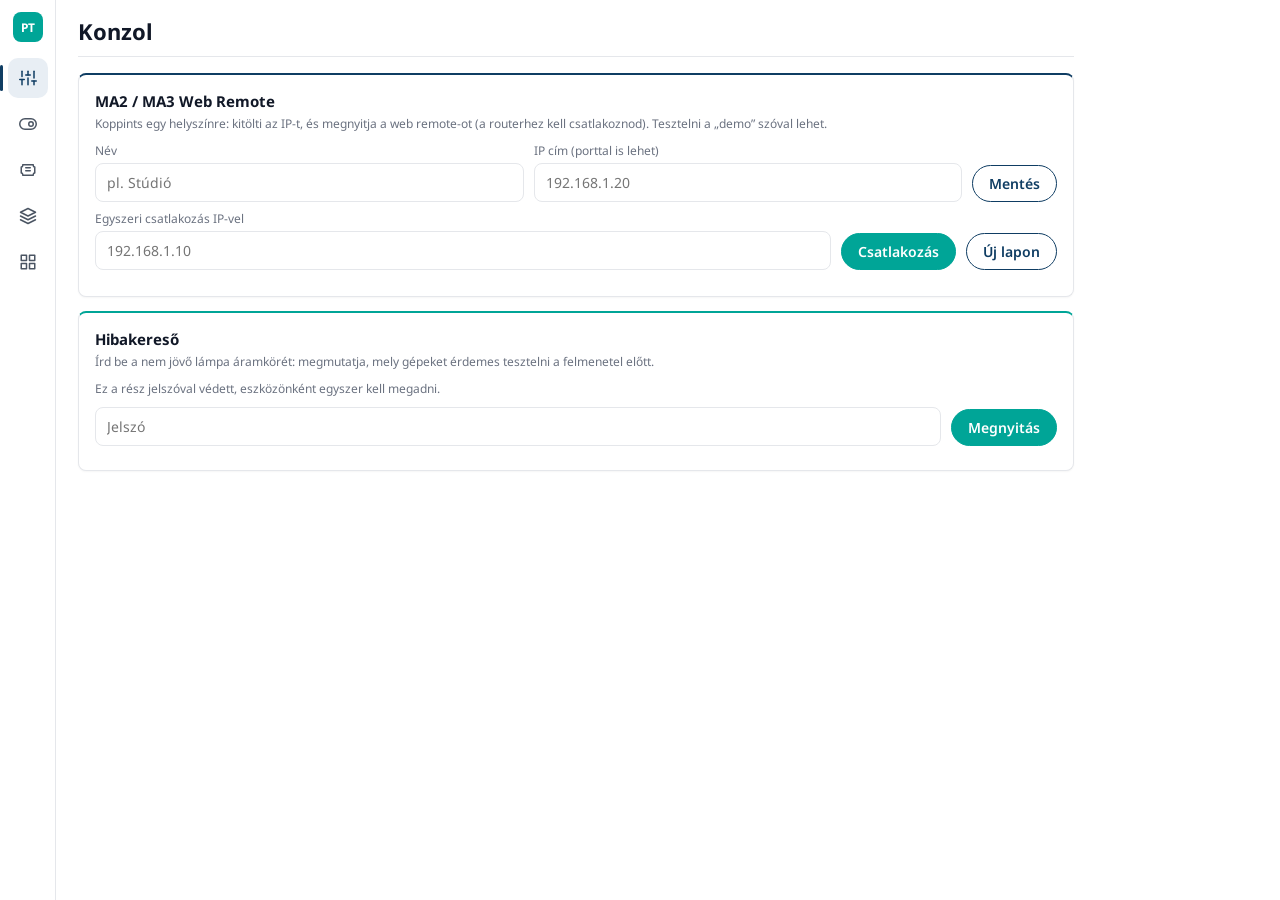
==== commit 33aa785b: "v1.6: venue details out of the public code, review fixes, small features - Rendszer explainer texts," ====
--- a/index.html
+++ b/index.html
@@ -15,8 +15,8 @@
 <meta name="apple-mobile-web-app-capable" content="yes">
 <meta name="apple-mobile-web-app-title" content="Pocket Theatre">
 <meta property="og:title" content="Pocket Theatre">
-<!-- Az og:image-nél teljes URL kell, pl. https://FELHASZNALO.github.io/REPO/icon.png -->
-<meta property="og:image" content="icon.png">
+<!-- az og:image-nél teljes URL kell, különben a megosztott link mellett nem jelenik meg az ikon -->
+<meta property="og:image" content="https://disabledbread.github.io/pocket.theatre.io/icon.png">
 <link href="https://fonts.googleapis.com/css2?family=Noto+Sans:wght@400;500;600;700&display=swap" rel="stylesheet">
 <link rel="stylesheet" href="style.css">
 </head>
@@ -30,7 +30,7 @@
  <button class="bb"></button>
 </aside>
 <main>
-<div class="top"><h1 id="ttl">Konzol</h1><button class="btn sm" id="back" style="display:none" data-go="v-misc">← Vissza</button><button class="btn sm gear" id="scan" style="display:none" aria-label="Megosztott előadás beolvasása" title="Megosztott előadás beolvasása"><svg class="i" viewBox="0 0 24 24"><path d="M3 7V5a2 2 0 0 1 2-2h2M17 3h2a2 2 0 0 1 2 2v2M21 17v2a2 2 0 0 1-2 2h-2M7 21H5a2 2 0 0 1-2-2v-2"/><path d="M7 8v8" stroke-width="1.5"/><path d="M9.5 8v8" stroke-width="1"/><path d="M12 8v8" stroke-width="2"/><path d="M14.5 8v8" stroke-width="1"/><path d="M17 8v8" stroke-width="1.5"/></svg></button><button class="btn sm gear" id="gear" data-go="v-set" style="display:none" aria-label="Beállítások" title="Beállítások"><svg class="i" viewBox="0 0 24 24"><circle cx="12" cy="12" r="3"/><path d="M19.4 15a1.65 1.65 0 0 0 .33 1.82l.06.06a2 2 0 1 1-2.83 2.83l-.06-.06a1.65 1.65 0 0 0-1.82-.33 1.65 1.65 0 0 0-1 1.51V21a2 2 0 0 1-4 0v-.09a1.65 1.65 0 0 0-1-1.51 1.65 1.65 0 0 0-1.82.33l-.06.06a2 2 0 1 1-2.83-2.83l.06-.06a1.65 1.65 0 0 0 .33-1.82 1.65 1.65 0 0 0-1.51-1H3a2 2 0 0 1 0-4h.09a1.65 1.65 0 0 0 1.51-1 1.65 1.65 0 0 0-.33-1.82l-.06-.06a2 2 0 1 1 2.83-2.830l.06.06a1.65 1.65 0 0 0 1.82.33h0a1.65 1.65 0 0 0 1-1.51V3a2 2 0 0 1 4 0v.09a1.65 1.65 0 0 0 1 1.51h0a1.65 1.65 0 0 0 1.82-.33l.06-.06a2 2 0 1 1 2.83 2.83l-.06.06a1.65 1.65 0 0 0-.33 1.82v0a1.65 1.65 0 0 0 1.51 1H21a2 2 0 0 1 0 4h-.09a1.65 1.65 0 0 0-1.51 1z"/></svg></button><button class="btn pr sm" id="newShow" style="display:none">＋ Új előadás</button></div>
+<div class="top"><h1 id="ttl">Konzol</h1><span id="tma"></span><button class="btn sm" id="back" style="display:none" data-go="v-misc">← Vissza</button><button class="btn sm gear" id="scan" style="display:none" aria-label="Megosztott előadás beolvasása" title="Megosztott előadás beolvasása"><svg class="i" viewBox="0 0 24 24"><path d="M3 7V5a2 2 0 0 1 2-2h2M17 3h2a2 2 0 0 1 2 2v2M21 17v2a2 2 0 0 1-2 2h-2M7 21H5a2 2 0 0 1-2-2v-2"/><path d="M7 8v8" stroke-width="1.5"/><path d="M9.5 8v8" stroke-width="1"/><path d="M12 8v8" stroke-width="2"/><path d="M14.5 8v8" stroke-width="1"/><path d="M17 8v8" stroke-width="1.5"/></svg></button><button class="btn sm gear" id="gear" data-go="v-set" style="display:none" aria-label="Beállítások" title="Beállítások"><svg class="i" viewBox="0 0 24 24"><circle cx="12" cy="12" r="3"/><path d="M19.4 15a1.65 1.65 0 0 0 .33 1.82l.06.06a2 2 0 1 1-2.83 2.83l-.06-.06a1.65 1.65 0 0 0-1.82-.33 1.65 1.65 0 0 0-1 1.51V21a2 2 0 0 1-4 0v-.09a1.65 1.65 0 0 0-1-1.51 1.65 1.65 0 0 0-1.82.33l-.06.06a2 2 0 1 1-2.83-2.83l.06-.06a1.65 1.65 0 0 0 .33-1.82 1.65 1.65 0 0 0-1.51-1H3a2 2 0 0 1 0-4h.09a1.65 1.65 0 0 0 1.51-1 1.65 1.65 0 0 0-.33-1.82l-.06-.06a2 2 0 1 1 2.83-2.830l.06.06a1.65 1.65 0 0 0 1.82.33h0a1.65 1.65 0 0 0 1-1.51V3a2 2 0 0 1 4 0v.09a1.65 1.65 0 0 0 1 1.51h0a1.65 1.65 0 0 0 1.82-.33l.06-.06a2 2 0 1 1 2.83 2.83l-.06.06a1.65 1.65 0 0 0-.33 1.82v0a1.65 1.65 0 0 0 1.51 1H21a2 2 0 0 1 0 4h-.09a1.65 1.65 0 0 0-1.51 1z"/></svg></button><button class="btn pr sm" id="newShow" style="display:none">＋ Új előadás</button></div>
 
 <!-- KONZOL -->
 <section class="view on" id="v-console">
@@ -41,8 +41,8 @@
   <h2>MA2 / MA3 Web Remote</h2>
   <p class="sub">Koppints egy helyszínre: kitölti az IP-t, és megnyitja a web remote-ot (a routerhez kell csatlakoznod). Tesztelni a „demo” szóval lehet.</p>
   <div id="venues"></div>
-  <div class="row"><div><label>Név</label><input id="vn" placeholder="pl. Stúdió"></div><div><label>IP cím (porttal is lehet)</label><input id="vi" placeholder="192.168.0.130" inputmode="url" autocapitalize="off"></div><button class="btn a" id="vs">Mentés</button></div>
-  <div class="row"><div><label>Egyszeri csatlakozás IP-vel</label><input id="ip" placeholder="192.168.0.100" inputmode="url" autocapitalize="off"></div><button class="btn pr a" id="cn">Csatlakozás</button><button class="btn a" id="nt">Új lapon</button></div>
+  <div class="row"><div><label>Név</label><input id="vn" placeholder="pl. Stúdió"></div><div><label>IP cím (porttal is lehet)</label><input id="vi" placeholder="192.168.1.20" inputmode="url" autocapitalize="off"></div><button class="btn a" id="vs">Mentés</button></div>
+  <div class="row"><div><label>Egyszeri csatlakozás IP-vel</label><input id="ip" placeholder="192.168.1.10" inputmode="url" autocapitalize="off"></div><button class="btn pr a" id="cn">Csatlakozás</button><button class="btn a" id="nt">Új lapon</button></div>
   <p class="sub" id="cnote"></p>
   <div class="rm" id="rm" style="display:none">
    <div class="rmb"><span class="rmt" id="rmt"></span><button class="btn sm" id="rmf">Teljes képernyő</button><button class="btn cl" id="rmc"><svg class="i" viewBox="0 0 24 24"><polyline points="4 14 10 14 10 20"/><polyline points="20 10 14 10 14 4"/><line x1="14" y1="10" x2="21" y2="3"/><line x1="3" y1="21" x2="10" y2="14"/></svg>Összecsukás</button></div>
@@ -98,6 +98,7 @@
   <button class="mi" data-go="v-rig"><svg class="i" viewBox="0 0 24 24"><polygon points="12 2 2 7 12 12 22 7 12 2"/><polyline points="2 17 12 22 22 17"/><polyline points="2 12 12 17 22 12"/></svg><b>Színpad</b><span>Előadásonként: mi mire van dugva</span></button>
   <button class="mi" data-go="v-map"><svg class="i" viewBox="0 0 24 24"><polygon points="1 6 1 22 8 18 16 22 23 18 23 2 16 6 8 2 1 6"/><line x1="8" y1="2" x2="8" y2="18"/><line x1="16" y1="6" x2="16" y2="22"/></svg><b>Térkép</b><span>Vizuális térkép a lámpákról</span></button>
   <button class="mi" data-go="v-gep"><svg class="i" viewBox="0 0 24 24"><circle cx="12" cy="12" r="10"/><circle cx="12" cy="12" r="3"/><line x1="12" y1="2" x2="12" y2="6"/><line x1="12" y1="18" x2="12" y2="22"/><line x1="2" y1="12" x2="6" y2="12"/><line x1="18" y1="12" x2="22" y2="12"/></svg><b>Gépállás</b><span>Lámpák, hova néznek, képekkel</span></button>
+  <button class="mi" data-go="v-beo"><svg class="i" viewBox="0 0 24 24"><rect x="3" y="4" width="18" height="16" rx="2"/><line x1="3" y1="10" x2="21" y2="10"/><line x1="9" y1="4" x2="9" y2="20"/><line x1="15" y1="4" x2="15" y2="20"/></svg><b>Beosztás</b><span>Heti munkaidő, túlóra</span></button>
   <button class="mi" data-go="v-hours"><svg class="i" viewBox="0 0 24 24"><circle cx="12" cy="12" r="10"/><polyline points="12 6 12 12 16 14"/></svg><b>Bérkalkulátor</b><span>Túlóra és tájak, nettó becslés</span></button>
   <button class="mi" data-go="v-sys"><svg class="i" viewBox="0 0 24 24"><rect x="2" y="3" width="20" height="7" rx="2"/><rect x="2" y="14" width="20" height="7" rx="2"/><line x1="6" y1="6.5" x2="6.01" y2="6.5"/><line x1="6" y1="17.5" x2="6.01" y2="17.5"/><line x1="10" y1="6.5" x2="18" y2="6.5"/><line x1="10" y1="17.5" x2="18" y2="17.5"/></svg><b>Rendszer</b><span>Világításvezérlés és tirisztorok</span></button>
  </div>
@@ -117,7 +118,7 @@
  <div class="card" id="sysempty" style="display:none"><p class="meta" style="text-align:center;margin:0">Ennek a színpadnak a rendszeréről még nincs adat.</p></div>
  <div class="seg sysseg" id="sysseg"><button data-sys="vez" class="on">Vezérlés</button><button data-sys="tiri">Tirisztor</button></div>
  <div id="sys-vez">
-  <div class="card t" id="vlk"><div data-tlock="vil"></div><div id="vbody"><div class="vnav" id="vnav"></div></div></div>
+  <div class="card t"><div data-tlock="vil"></div><div id="vbody"><div class="vnav" id="vnav"></div></div></div>
   <div id="vpan"></div>
  </div>
  <div id="sys-tiri" style="display:none">
@@ -155,7 +156,7 @@
  <div class="card t">
   <h2>Google Drive</h2>
   <p class="sub" id="gds" style="white-space:pre-line"></p>
-  <button class="btn wide" id="gdc"></button>
+  <button class="btn wide" id="gdc">Csatlakozás a Google Drive-hoz</button>
   <div id="gdo" style="display:none"><div class="two"><button class="btn pr" id="gdn">Mentés most</button><button class="btn" id="gdr">Visszatöltés</button></div></div>
   <div id="gdl"></div>
   <button class="lnk" id="gdx">Leválasztás</button>
@@ -170,7 +171,7 @@
  <div class="card"><h2>Alsó menü</h2><p class="sub">A négy gomb bármelyik oldal lehet, az Egyebek mindig megmarad (telefonon középen: az 1–2. tőle balra, a 3–4. jobbra). Ami nincs lent, az az Egyebek alatt érhető el. Ha egy már lent lévőt választasz, a két gomb helyet cserél.</p><div class="bar4" id="bar"></div></div>
  <div class="card"><h2>Megjelenés</h2><p class="sub">Az automatikus a telefon világos vagy sötét beállítását követi.</p><div class="seg" id="thm"><button data-th="">Automatikus</button><button data-th="light">Világos</button><button data-th="dark">Sötét</button></div></div>
  <div class="card"><h2>Az app</h2><p class="sub" style="margin:0">Pocket Theatre. Az adatok ezen az eszközön, a böngészőben tárolódnak.</p><p class="sub" id="sto" style="margin:6px 0 0"></p></div>
- <p class="sub" style="text-align:center">Verzió: v1.4.1</p>
+ <p class="sub" style="text-align:center">Verzió: v1.6</p>
 </section>
 
 <section class="view" id="v-calc">
@@ -224,6 +225,22 @@
  </div>
 </section>
 
+<!-- BEOSZTÁS: heti munkaidő kézzel, naponta két műszak; napi óraszám és túlóra-egyenleg -->
+<section class="view" id="v-beo">
+ <div class="card t">
+  <div class="bh"><button class="btn bn" id="bzp" aria-label="Előző hét">‹</button><div class="wk"><b id="bzw"></b><span id="bzs"></span></div><button class="btn bn" id="bzn" aria-label="Következő hét">›</button></div>
+  <div id="bzd"></div>
+ </div>
+ <div class="row"><button class="btn a" id="bzm">Erre a hétre</button><button class="btn pr" id="bzi">Naptárba (ez a hét)</button></div>
+ <p class="sub" style="margin-top:10px">Naponta négy rubrika: első műszak kezdete és vége, második műszak kezdete és vége. Az ötödik magától kiírja, hány órát dolgozol aznap. Ha egy nap maszek, koppints a nap nevére: lila lesz, és nem számít bele a túlórába. Írhatsz egész órát (9) vagy percet is (9.30).</p>
+ <div class="card">
+  <div class="tul"><span>Jelenlegi túlóra</span><b id="bzt"></b></div>
+  <p class="sub" id="bzf" style="margin:6px 0 0"></p>
+  <p class="sub" id="bzg" style="margin:6px 0 10px"></p>
+  <button class="btn dg sm" id="bzr">Nullázás</button>
+ </div>
+</section>
+
 <section class="view" id="v-hours">
  <div class="card">
   <h2>Beállítások</h2>
@@ -232,21 +249,15 @@
   <p class="sub" id="gn"></p>
  </div>
  <div class="stats" id="hst"></div>
- <div class="card t">
-  <h2>Túlóra</h2>
-  <div class="row"><div><label>Órák száma</label><input id="oh" type="number" step="0.25" placeholder="2"></div><div><label>Szorzó</label><select id="om"><option value="1">Normál ×1</option><option value="2">Ünnepnap ×2</option></select></div><button class="btn pr a" id="oa">Hozzáad</button></div>
-  <div id="ol"></div>
-  <button class="btn dg sm" id="or" style="margin-top:10px">Túlóra nullázása</button>
- </div>
  <div class="card b">
   <h2>Táj rögzítése</h2>
   <div class="row"><div><label>Dátum</label><input id="td" type="date"></div><div><label>Táj / helyszín</label><input id="tn" placeholder="pl. Hamlet, Győr"></div></div>
   <div class="row"><div><label>Napidíj, bruttó (Ft)</label><input id="tg" type="number" placeholder="0"></div><div><label>Dolgozott órák</label><input id="th" type="number" step="0.25" placeholder="0"></div><div><label>Órabér (Ft/h)</label><input id="tw" type="number" placeholder="alap"></div><button class="btn pr a" id="ta">Hozzáad</button></div>
-  <p class="sub">Táj bruttó = napidíj + órák × órabér. Ha az órabér üres, a beállításokban megadott érték él. Szerkesztéshez koppints a sorra.</p>
+  <p class="sub">Táj bruttó = napidíj + órák × órabér. Ha az órabér üres, a beállításokban megadott érték él. Ha egy tájat kifizettek, koppints rá, és kihúzza; szerkeszteni a ceruzával lehet.</p>
   <div id="tl"></div>
  </div>
  <button class="btn dg wide" id="rz">Nullázás</button>
- <p class="sub" style="text-align:center;margin-top:8px">Minden túlórát és tájat töröl. Az órabér és az adózási beállítások megmaradnak.</p>
+ <p class="sub" style="text-align:center;margin-top:8px">Minden tájat töröl. Az órabér és az adózási beállítások megmaradnak. A túlórát a Beosztás fül számolja, ott is nullázható.</p>
 </section>
 </main>
 <div id="lb"><button id="lbx" aria-label="Bezárás">✕</button><button id="lbp" aria-label="Előző">‹</button><img id="lbi" alt=""><button id="lbn" aria-label="Következő">›</button><div id="lbc"></div></div>
--- a/style.css
+++ b/style.css
@@ -17,6 +17,8 @@
 main{margin-left:56px;padding:0 22px 40px;max-width:1040px}
 .top{display:flex;align-items:center;justify-content:space-between;gap:10px;border-bottom:1px solid var(--bd);padding:16px 0 10px;margin-bottom:16px}
 .top h1{margin:0;font-size:22px}
+/* a mai munkaidő a cím mellett, halványan */
+#tma{margin-right:auto;align-self:flex-end;padding-bottom:3px;font-size:12px;color:var(--mu);white-space:nowrap}
 .view{display:none}
 .view.on{display:block;animation:in .3s ease}
 @keyframes in{from{opacity:0;transform:translateY(12px)}to{opacity:1;transform:none}}
@@ -38,7 +40,6 @@
 .btn.pr{background:var(--teal);border-color:var(--teal);color:var(--on)}
 .btn.dg{border-color:var(--red);color:var(--red)}
 .btn.sm{padding:4px 12px;font-size:12px}
-.btn.lg{padding:12px 20px;font-size:15px;border-width:2px}
 .btn.wide{width:100%;padding:12px}
 .btn.gear{width:38px;height:38px;padding:0;border:0;border-radius:50%;background:none}.btn.gear svg.i{width:22px;height:22px}#scan svg.i{width:27px;height:27px}
 /* fogaskerék ⇄ Vissza: a Beállításokba lépve a buborék a fogaskerék helyéről nő ki, visszafelé a fogaskerék forogva tér vissza */
@@ -273,6 +274,31 @@
 #mnu{order:1}
 .mi[hidden]{display:none}
 .bar4{display:grid;grid-template-columns:repeat(2,1fr);gap:10px}
+/* beosztás: hetenként hét sor, naponta négy beírható rubrika és egy számolt (az aznapi órák) */
+#v-beo .card.t{padding:14px 12px}
+#v-beo .bh{display:flex;align-items:center;gap:8px;margin-bottom:10px}
+#v-beo .wk{flex:1;text-align:center}#v-beo .wk b{display:block;font-size:15px}#v-beo .wk span{font-size:12px;color:var(--mu)}
+#v-beo .bn{flex:none;width:40px;height:40px;border-radius:50%;padding:0;font-size:18px}
+#v-beo .day{display:grid;grid-template-columns:44px 1fr;gap:8px;align-items:center;padding:9px 0;border-top:1px solid var(--bd);max-width:520px}
+#v-beo .day:first-child{border-top:0}
+#v-beo .dn{display:block;text-align:left;background:none;border:0;padding:0;margin:0;font:inherit;color:inherit;cursor:pointer;touch-action:manipulation}
+#v-beo .dn b{display:block;font-size:14px}#v-beo .dn span{font-size:12px;color:var(--mu)}
+#v-beo .dn em{display:block;font-style:normal;font-size:11px;font-weight:700;color:var(--prm)}
+#v-beo .day.ma .dn b{color:var(--teal)}
+#v-beo .day.ma{box-shadow:inset 3px 0 0 var(--teal);padding-left:8px;margin-left:-8px}
+#v-beo .rub{display:grid;grid-template-columns:1fr 6px 1fr 8px 1fr 6px 1fr 4px 40px;align-items:center;gap:2px}
+#v-beo .rub i{text-align:center;color:var(--mu);font-style:normal}
+#v-beo .rub input{text-align:center;padding:9px 0;font-size:16px;min-width:0}
+#v-beo .ora{grid-column:9;text-align:center;font-weight:700;font-size:15px;padding:9px 0;border-radius:8px;background:var(--tbg);color:var(--teal);min-height:40px}
+#v-beo .ora:empty{background:var(--sf)}
+#v-beo .day.msz .ora{background:var(--prmbg);color:var(--prm)}
+/* hibajelzés: fedő műszakoknál piros rubrikák és figyelmeztetés a sor alatt */
+#v-beo .hm{display:none;grid-column:1/-1;margin:0;font-size:12px;font-weight:600;color:var(--red)}
+#v-beo .day.hib .hm{display:block}
+#v-beo .day.hib .rub input{border-color:var(--red)}
+#v-beo .day.hib .ora{background:var(--red);color:#fff}
+#v-beo .tul{display:flex;align-items:baseline;justify-content:space-between;gap:10px}
+#v-beo .tul span{font-weight:600}#v-beo .tul b{font-size:22px}#v-beo .tul b.neg{color:var(--red)}
 /* szabad DMX címek: vonalanként 20 oszlopos rács (mint az MA2 DMX lapja), a foglalt lámpák összefüggő sávok */
 .fgr{display:grid;grid-template-columns:30px repeat(20,minmax(0,1fr));max-width:520px;margin:10px 0 8px;user-select:none;-webkit-user-select:none}
 .fgr b{font-size:10px;font-weight:600;color:var(--mu);display:flex;align-items:center;justify-content:flex-end;padding-right:5px}
@@ -314,6 +340,8 @@
 #lnch.on .lt{opacity:1;transform:none;transition:transform .36s cubic-bezier(.34,1.4,.64,1),opacity .18s;transition-delay:var(--do,0s)}
 /* három oszlop: a menüben mindig 9 oldal van (3×3), a Beállítások pedig egyedül, alul középen áll */
 .lt[data-go="v-set"]{margin:0 33.333%}
+/* ha a menüpontok száma nem osztható hárommal, négy oszlop (pl. 10 oldal = 4 + 4 + 2) */
+.lgrid.c4 .lt{width:25%}.lgrid.c4 .lt[data-go="v-set"]{margin:0 37.5%}
 .lt .ic{width:56px;height:56px;border-radius:18px;display:grid;place-items:center;background:var(--pn);border:1px solid var(--bd);color:var(--teal);box-shadow:0 2px 8px rgba(0,0,0,.07);transition:transform .15s}
 .lt:active .ic{transform:scale(.9)}
 .lt[data-go="v-set"] .ic{background:var(--nbg);color:var(--navy);border-color:transparent}
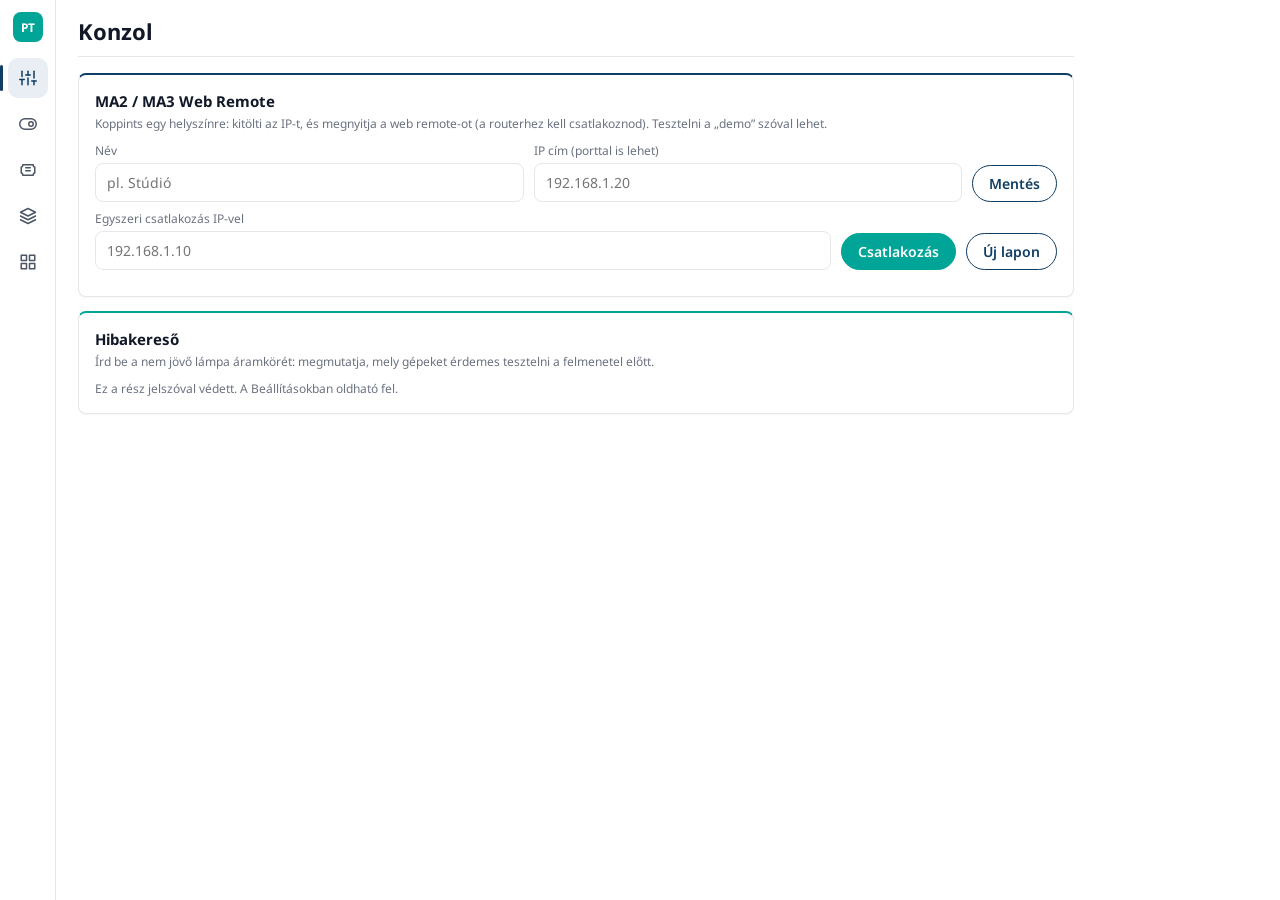
==== commit e839ab61: "v1.6.5: password in Settings, shorter start wait, a small surprise - The password is entered once in" ====
--- a/index.html
+++ b/index.html
@@ -162,6 +162,11 @@
   <button class="lnk" id="gdx">Leválasztás</button>
   <a class="lnk" href="adatvedelem.html" target="_blank" rel="noopener" style="text-align:center">Adatkezelési tájékoztató</a>
  </div>
+ <div class="card t" data-tbox>
+  <h2>Védett részek</h2>
+  <p class="sub" id="tst"></p>
+  <div class="row"><div><input type="password" data-tpw autocomplete="current-password" placeholder="Jelszó"></div><button class="btn pr a" data-tun>Feloldás</button></div>
+ </div>
  <div class="card p">
   <h2>Mentés fájlba</h2>
   <p class="sub">Minden adat egy fájlban, a képekkel együtt. Visszatöltéskor a fájl tartalma kerül a mostani adatok helyére.</p>
@@ -171,7 +176,7 @@
  <div class="card"><h2>Alsó menü</h2><p class="sub">A négy gomb bármelyik oldal lehet, az Egyebek mindig megmarad (telefonon középen: az 1–2. tőle balra, a 3–4. jobbra). Ami nincs lent, az az Egyebek alatt érhető el. Ha egy már lent lévőt választasz, a két gomb helyet cserél.</p><div class="bar4" id="bar"></div></div>
  <div class="card"><h2>Megjelenés</h2><p class="sub">Az automatikus a telefon világos vagy sötét beállítását követi.</p><div class="seg" id="thm"><button data-th="">Automatikus</button><button data-th="light">Világos</button><button data-th="dark">Sötét</button></div></div>
  <div class="card"><h2>Az app</h2><p class="sub" style="margin:0">Pocket Theatre. Az adatok ezen az eszközön, a böngészőben tárolódnak.</p><p class="sub" id="sto" style="margin:6px 0 0"></p></div>
- <p class="sub" style="text-align:center">Verzió: v1.6</p>
+ <p class="sub" style="text-align:center">Verzió: v1.6.5</p>
 </section>
 
 <section class="view" id="v-calc">
@@ -265,6 +270,7 @@
 <div id="shr" class="ovl"><div class="dbox"><h2 id="shrt" style="margin:0 0 10px"></h2><div id="shrq" class="shrq"></div><p class="sub" style="margin:10px 0 12px">A másik telefonon: Pocket Theatre → Színpad → jobb felül a beolvasás ikon. Távolra küldd linkként.</p><div class="drow"><button class="btn" id="shrx">Bezárás</button><button class="btn pr" id="shrs">Küldés linkként</button></div></div></div>
 <div id="scn" class="ovl"><div class="dbox"><h2 style="margin:0 0 10px">Beolvasás</h2><video id="scnv" playsinline muted></video><p class="sub" id="scnm" style="margin:8px 0 12px"></p><div class="drow"><button class="btn" id="scnx">Mégse</button><button class="btn" id="scnp">Link beillesztése</button></div></div></div>
 <div id="lnch" aria-hidden="true"><div class="lgrid" id="lgrid"></div></div>
+<div id="egg" aria-hidden="true"><img id="eggi" alt=""></div>
 <div id="toast"></div>
 <script src="app.js"></script>
 <script>
--- a/style.css
+++ b/style.css
@@ -348,3 +348,11 @@
 .lt .ic svg.i{width:26px;height:26px}
 #lnch .lt.go{opacity:0;transform:scale(1.35);transition:transform .3s ease-out,opacity .25s;transition-delay:0s}
 }
+/* meglepetés: teljes képernyős fekete réteg a pixeles fejjel; előbb szaggatottan ránagyít, aztán lépésekben rázkódik (mint egy 8 bites játék) */
+#egg{position:fixed;top:0;right:0;bottom:0;left:0;background:#000;display:none;align-items:center;justify-content:center;z-index:100;cursor:pointer}
+#egg.on{display:flex}
+#egg img{width:min(86vw,86vh);height:min(86vw,86vh);object-fit:contain;image-rendering:pixelated;image-rendering:crisp-edges}
+#egg.s1 img{animation:eggIn .5s steps(4,end) both}
+@keyframes eggIn{from{transform:scale(.4)}to{transform:scale(1)}}
+#egg.s2 img{animation:eggShake .36s steps(1,end) infinite}
+@keyframes eggShake{0%{transform:translateX(-14px)}25%{transform:translateX(14px)}50%{transform:translateX(-8px)}75%{transform:translateX(8px)}100%{transform:translateX(-14px)}}
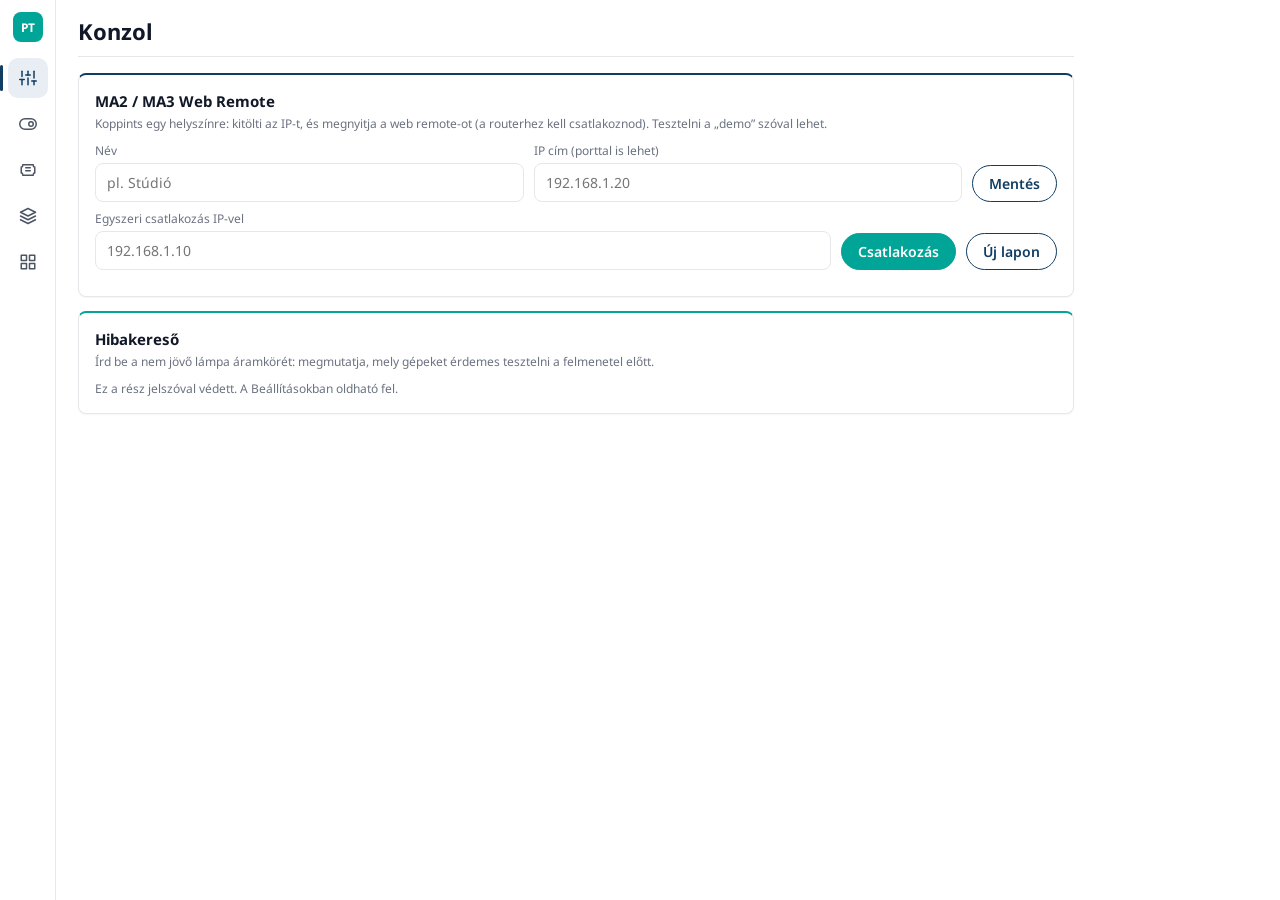
==== commit c08d4cbc: "v1.7: push értesítések (jegyzetek, tájak, beosztás), alapból kikapcsolva Co-Authored-By: Claude Opus" ====
--- a/index.html
+++ b/index.html
@@ -167,6 +167,13 @@
   <p class="sub" id="tst"></p>
   <div class="row"><div><input type="password" data-tpw autocomplete="current-password" placeholder="Jelszó"></div><button class="btn pr a" data-tun>Feloldás</button></div>
  </div>
+ <div class="card b">
+  <h2>Értesítések</h2>
+  <p class="sub" id="pst"></p>
+  <label class="a cb"><input type="checkbox" data-pu="n"> Jegyzet-emlékeztetők</label>
+  <label class="a cb"><input type="checkbox" data-pu="t"> Tájak (előző nap 18:00, aznap 7:00)</label>
+  <label class="a cb"><input type="checkbox" data-pu="b"> Beosztás (előző este 20:00)</label>
+ </div>
  <div class="card p">
   <h2>Mentés fájlba</h2>
   <p class="sub">Minden adat egy fájlban, a képekkel együtt. Visszatöltéskor a fájl tartalma kerül a mostani adatok helyére.</p>
@@ -176,7 +183,7 @@
  <div class="card"><h2>Alsó menü</h2><p class="sub">A négy gomb bármelyik oldal lehet, az Egyebek mindig megmarad (telefonon középen: az 1–2. tőle balra, a 3–4. jobbra). Ami nincs lent, az az Egyebek alatt érhető el. Ha egy már lent lévőt választasz, a két gomb helyet cserél.</p><div class="bar4" id="bar"></div></div>
  <div class="card"><h2>Megjelenés</h2><p class="sub">Az automatikus a telefon világos vagy sötét beállítását követi.</p><div class="seg" id="thm"><button data-th="">Automatikus</button><button data-th="light">Világos</button><button data-th="dark">Sötét</button></div></div>
  <div class="card"><h2>Az app</h2><p class="sub" style="margin:0">Pocket Theatre. Az adatok ezen az eszközön, a böngészőben tárolódnak.</p><p class="sub" id="sto" style="margin:6px 0 0"></p></div>
- <p class="sub" style="text-align:center">Verzió: v1.6.5</p>
+ <p class="sub" style="text-align:center">Verzió: v1.7</p>
 </section>
 
 <section class="view" id="v-calc">
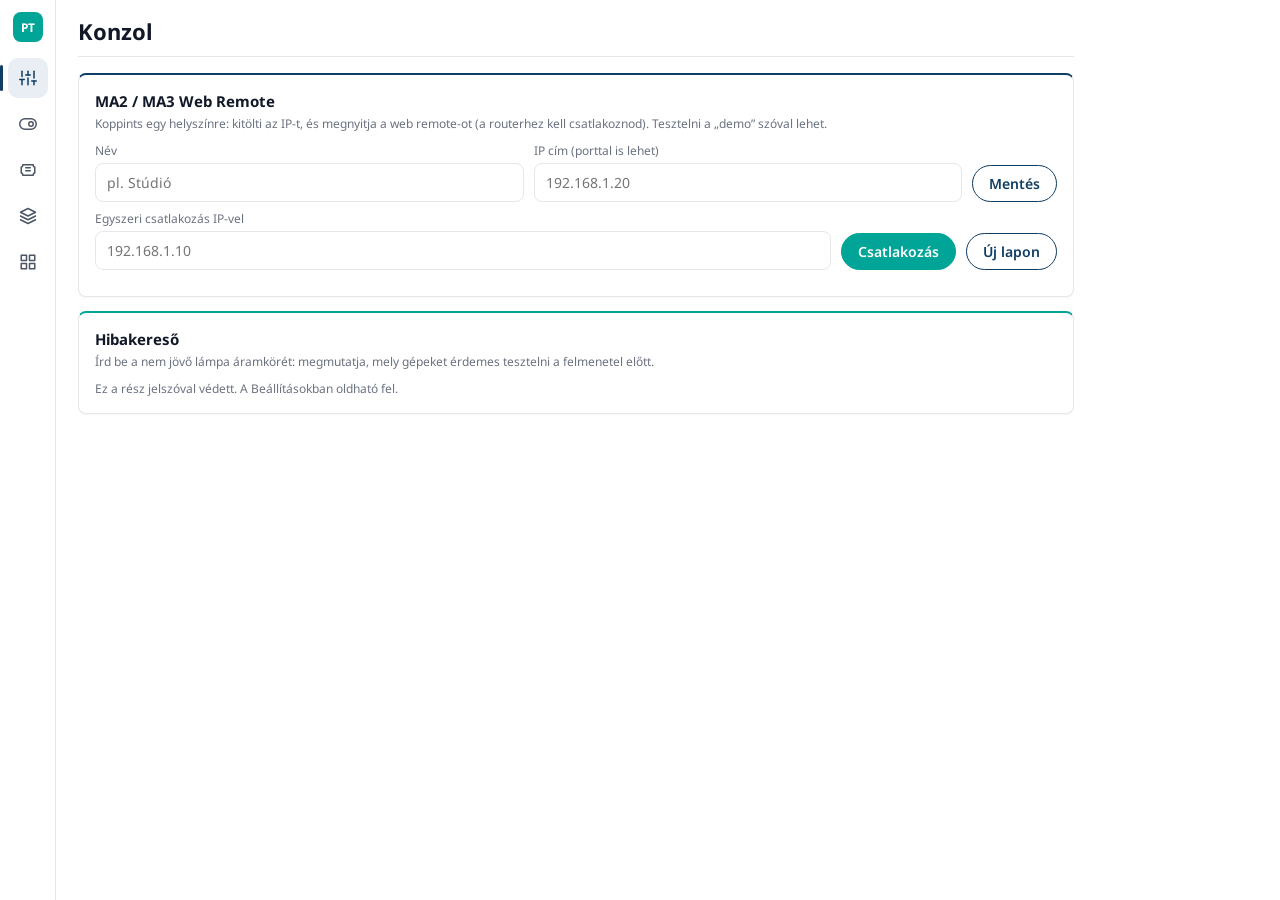
==== commit 694c507d: "v1.7.1: maszek műszakonként, Beosztás értesítés aznap 7:00-kor is Co-Authored-By: Claude Opus 5.5 <n" ====
--- a/index.html
+++ b/index.html
@@ -172,7 +172,7 @@
   <p class="sub" id="pst"></p>
   <label class="a cb"><input type="checkbox" data-pu="n"> Jegyzet-emlékeztetők</label>
   <label class="a cb"><input type="checkbox" data-pu="t"> Tájak (előző nap 18:00, aznap 7:00)</label>
-  <label class="a cb"><input type="checkbox" data-pu="b"> Beosztás (előző este 20:00)</label>
+  <label class="a cb"><input type="checkbox" data-pu="b"> Beosztás (előző este 20:00 és aznap 7:00)</label>
  </div>
  <div class="card p">
   <h2>Mentés fájlba</h2>
@@ -183,7 +183,7 @@
  <div class="card"><h2>Alsó menü</h2><p class="sub">A négy gomb bármelyik oldal lehet, az Egyebek mindig megmarad (telefonon középen: az 1–2. tőle balra, a 3–4. jobbra). Ami nincs lent, az az Egyebek alatt érhető el. Ha egy már lent lévőt választasz, a két gomb helyet cserél.</p><div class="bar4" id="bar"></div></div>
  <div class="card"><h2>Megjelenés</h2><p class="sub">Az automatikus a telefon világos vagy sötét beállítását követi.</p><div class="seg" id="thm"><button data-th="">Automatikus</button><button data-th="light">Világos</button><button data-th="dark">Sötét</button></div></div>
  <div class="card"><h2>Az app</h2><p class="sub" style="margin:0">Pocket Theatre. Az adatok ezen az eszközön, a böngészőben tárolódnak.</p><p class="sub" id="sto" style="margin:6px 0 0"></p></div>
- <p class="sub" style="text-align:center">Verzió: v1.7</p>
+ <p class="sub" style="text-align:center">Verzió: v1.7.1</p>
 </section>
 
 <section class="view" id="v-calc">
@@ -244,7 +244,7 @@
   <div id="bzd"></div>
  </div>
  <div class="row"><button class="btn a" id="bzm">Erre a hétre</button><button class="btn pr" id="bzi">Naptárba (ez a hét)</button></div>
- <p class="sub" style="margin-top:10px">Naponta négy rubrika: első műszak kezdete és vége, második műszak kezdete és vége. Az ötödik magától kiírja, hány órát dolgozol aznap. Ha egy nap maszek, koppints a nap nevére: lila lesz, és nem számít bele a túlórába. Írhatsz egész órát (9) vagy percet is (9.30).</p>
+ <p class="sub" style="margin-top:10px">Naponta négy rubrika: első műszak kezdete és vége, második műszak kezdete és vége. Az ötödik magától kiírja, hány órát dolgozol aznap. Ha maszek, koppints a nap nevére: először az egész nap lesz maszek, újabb koppintásra csak az 1., majd csak a 2. műszak, végül visszavált. A maszek műszak lila, és nem számít bele a túlórába. Írhatsz egész órát (9) vagy percet is (9.30).</p>
  <div class="card">
   <div class="tul"><span>Jelenlegi túlóra</span><b id="bzt"></b></div>
   <p class="sub" id="bzf" style="margin:6px 0 0"></p>
--- a/style.css
+++ b/style.css
@@ -292,6 +292,7 @@
 #v-beo .ora{grid-column:9;text-align:center;font-weight:700;font-size:15px;padding:9px 0;border-radius:8px;background:var(--tbg);color:var(--teal);min-height:40px}
 #v-beo .ora:empty{background:var(--sf)}
 #v-beo .day.msz .ora{background:var(--prmbg);color:var(--prm)}
+#v-beo .day.msz .rub input,#v-beo .day.mz1 .rub input[data-k="0"],#v-beo .day.mz1 .rub input[data-k="1"],#v-beo .day.mz2 .rub input[data-k="2"],#v-beo .day.mz2 .rub input[data-k="3"]{border-color:var(--prm);color:var(--prm)}
 /* hibajelzés: fedő műszakoknál piros rubrikák és figyelmeztetés a sor alatt */
 #v-beo .hm{display:none;grid-column:1/-1;margin:0;font-size:12px;font-weight:600;color:var(--red)}
 #v-beo .day.hib .hm{display:block}
